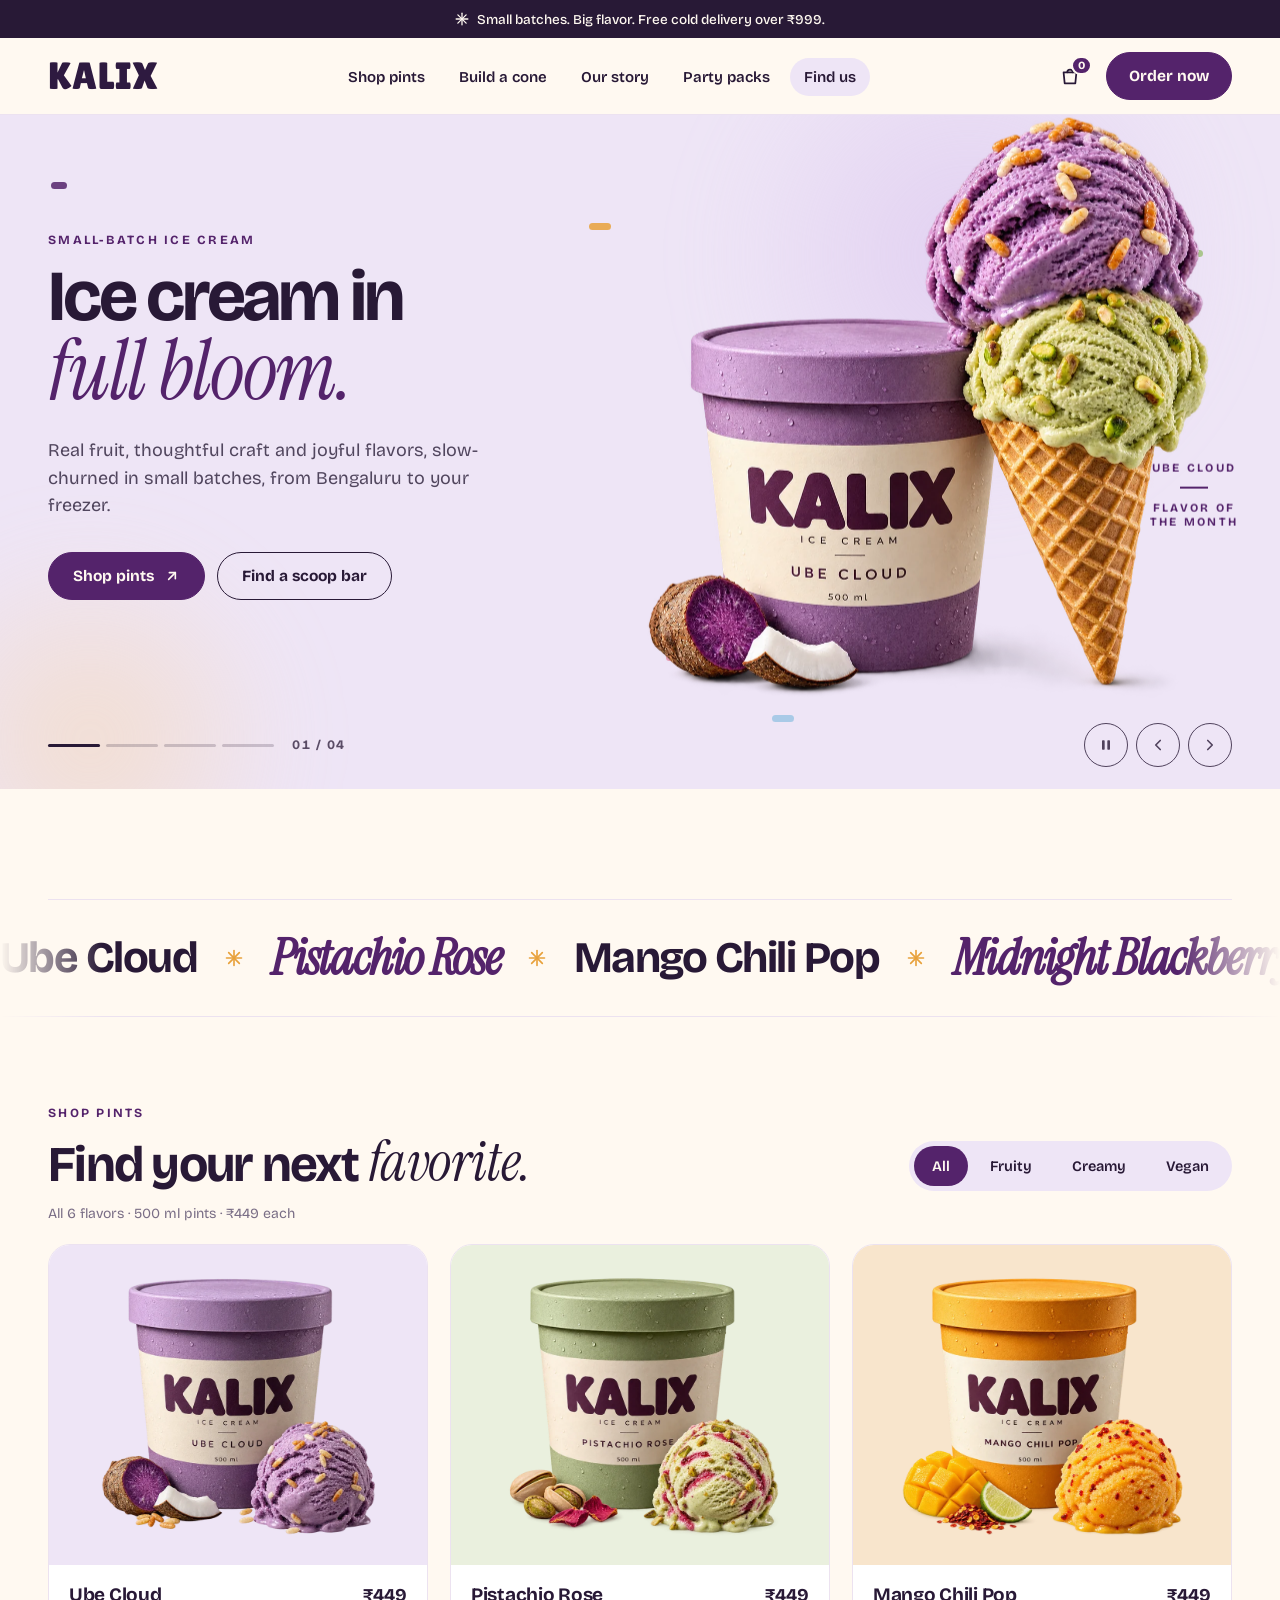
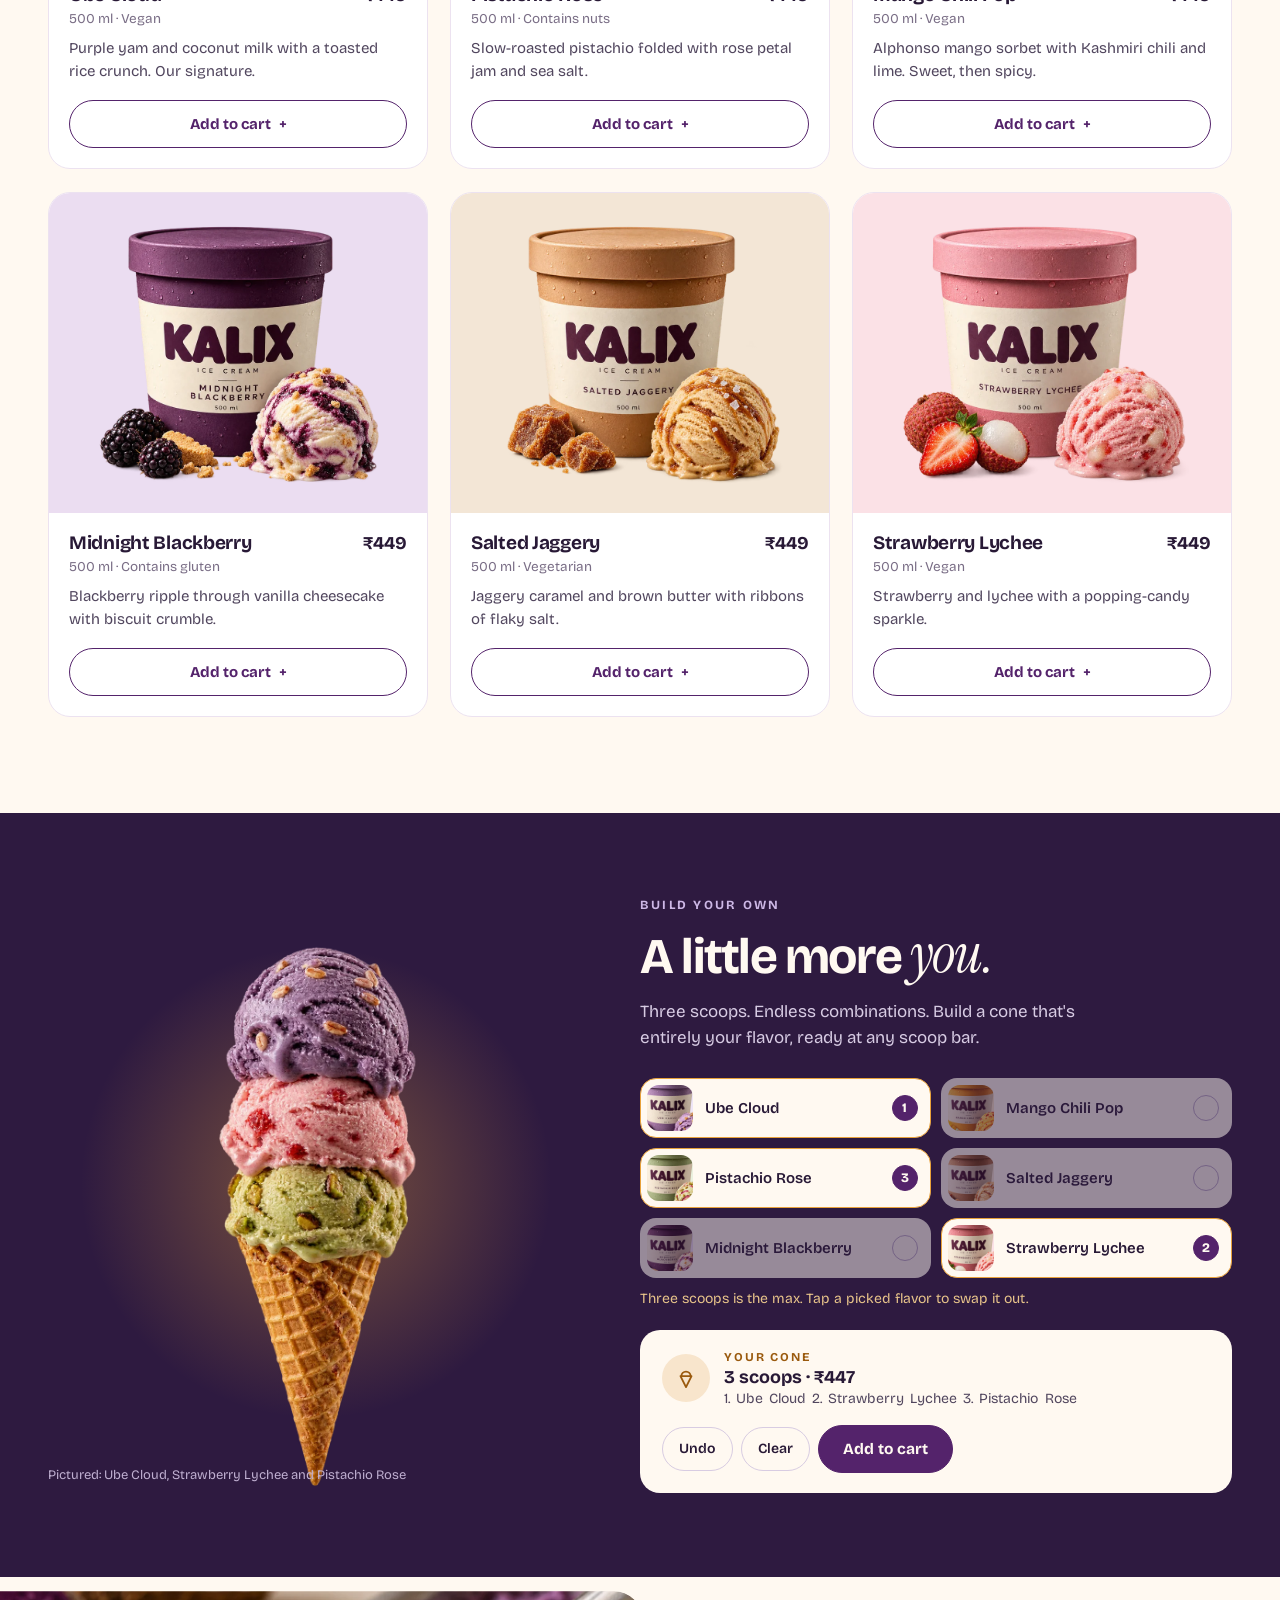
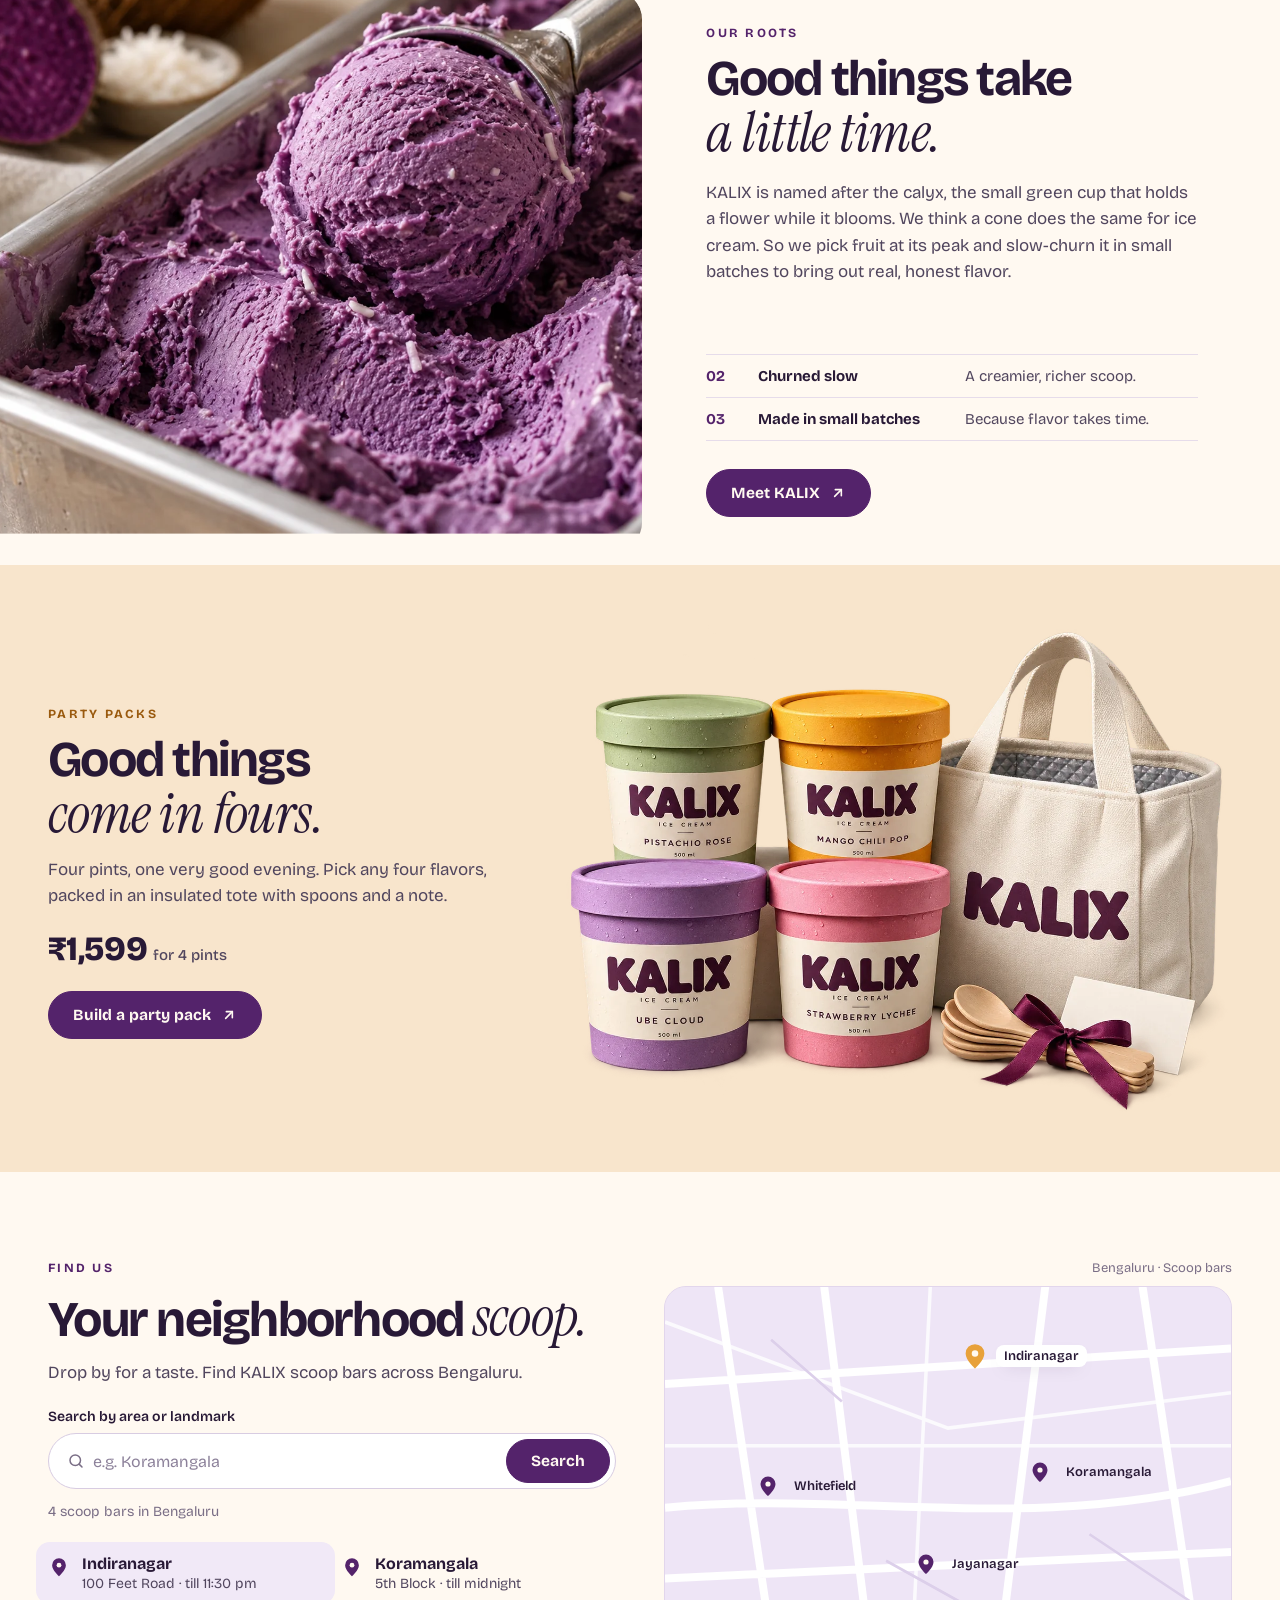
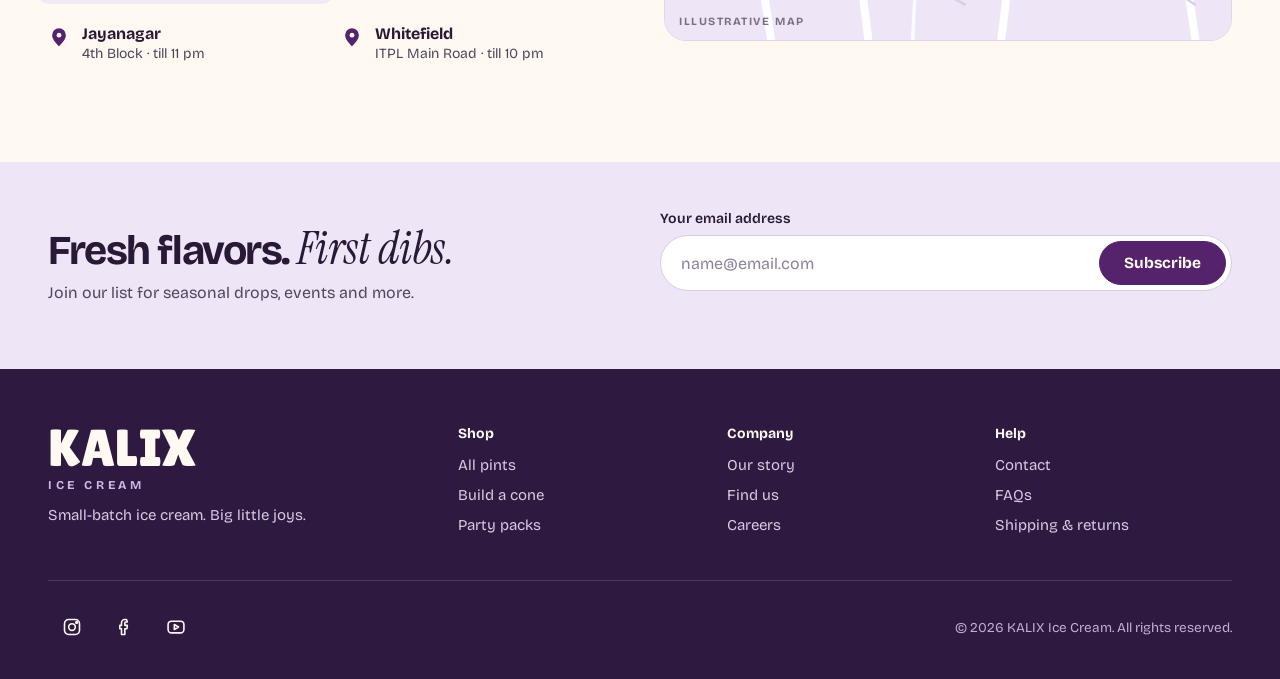
==== site/index.html @ 5b4ccc27 "first commit" ====
<!doctype html>
<html lang="en-IN">
<head>
  <meta charset="utf-8">
  <meta name="viewport" content="width=device-width, initial-scale=1, viewport-fit=cover">
  <title>KALIX Ice Cream — Small-batch ice cream from Bengaluru</title>
  <meta name="description" content="Real fruit, thoughtful craft and joyful flavors, slow-churned in small batches in Bengaluru. Shop 500 ml pints, build your own cone or order a party pack.">
  <meta name="theme-color" content="#EEE5F6">
  <meta name="color-scheme" content="light">
  <link rel="canonical" href="https://kalix.example/">

  <!-- Open Graph / social -->
  <meta property="og:type" content="website">
  <meta property="og:site_name" content="KALIX Ice Cream">
  <meta property="og:title" content="KALIX Ice Cream — Ice cream in full bloom">
  <meta property="og:description" content="Small-batch ice cream, slow-churned in Bengaluru. Free cold delivery over ₹999.">
  <meta property="og:url" content="https://kalix.example/">
  <meta property="og:image" content="https://kalix.example/assets/img/hero-ube-cloud.webp">
  <meta property="og:image:width" content="1200">
  <meta property="og:image:height" content="1200">
  <meta property="og:image:alt" content="Ube Cloud pint beside an ube and pistachio waffle cone.">
  <meta property="og:locale" content="en_IN">
  <meta name="twitter:card" content="summary_large_image">

  <!-- Icons / manifest -->
  <link rel="icon" href="favicon.svg" type="image/svg+xml">
  <link rel="apple-touch-icon" href="favicon.svg">
  <link rel="manifest" href="site.webmanifest">

  <!-- Fonts -->
  <link rel="preconnect" href="https://fonts.googleapis.com">
  <link rel="preconnect" href="https://fonts.gstatic.com" crossorigin>
  <link rel="stylesheet" href="https://fonts.googleapis.com/css2?family=Bricolage+Grotesque:opsz,wght@12..96,400;12..96,500;12..96,600;12..96,700;12..96,800&amp;family=Instrument+Serif:ital@0;1&amp;family=Lilita+One&amp;display=swap">

  <link rel="preload" as="image" href="assets/img/hero-ube-cloud.webp" fetchpriority="high">
  <link rel="stylesheet" href="css/styles.css">
  <link rel="stylesheet" href="css/motion.css">
  <script>document.documentElement.classList.add('js');</script>
  <script src="js/main.js" defer></script>

  <script type="application/ld+json">
  {
    "@context": "https://schema.org",
    "@type": "IceCreamShop",
    "name": "KALIX Ice Cream",
    "url": "https://kalix.example/",
    "image": "https://kalix.example/assets/img/hero-ube-cloud.webp",
    "description": "Small-batch ice cream, slow-churned in Bengaluru.",
    "priceRange": "₹₹",
    "servesCuisine": "Ice cream",
    "address": { "@type": "PostalAddress", "addressLocality": "Bengaluru", "addressRegion": "KA", "addressCountry": "IN" }
  }
  </script>
</head>
<body>
<a class="skip-link" href="#main">Skip to content</a>
<div class="progress" aria-hidden="true"><span data-progress></span></div>

<!-- ============ ANNOUNCEMENT + HEADER ============ -->
<div class="announce">
  <svg width="14" height="14" viewBox="0 0 24 24" fill="none" stroke="currentColor" stroke-width="2.2" stroke-linecap="round" aria-hidden="true"><path d="M12 2v20"/><path d="m4.9 4.9 14.2 14.2"/><path d="M2 12h20"/><path d="m19.1 4.9-14.2 14.2"/></svg>
  <span>Small batches. Big flavor. Free cold delivery over ₹999.</span>
</div>

<header class="header" id="top">
  <nav class="wrap nav" aria-label="Main">
    <a href="#top" class="logo" aria-label="KALIX home">KALIX</a>
    <ul class="nav-links">
      <li><a class="nav-link" href="#shop">Shop pints</a></li>
      <li><a class="nav-link" href="#build">Build a cone</a></li>
      <li><a class="nav-link" href="#story">Our story</a></li>
      <li><a class="nav-link" href="#party">Party packs</a></li>
      <li><a class="nav-link" href="#find">Find us</a></li>
    </ul>
    <div class="nav-actions">
      <button class="icon-btn" type="button" id="cart-open" aria-label="Cart, 0 items" aria-haspopup="dialog" aria-controls="cart">
        <svg width="22" height="22" viewBox="0 0 24 24" fill="none" stroke="currentColor" stroke-width="1.9" stroke-linecap="round" stroke-linejoin="round" aria-hidden="true"><path d="M5 8h14l-1.2 12H6.2L5 8Z"/><path d="M9 8a3 3 0 0 1 6 0"/></svg>
        <span class="cart-count" data-cart-count aria-hidden="true">0</span>
      </button>
      <a class="btn hide-sm" href="#shop">Order now</a>
      <button class="icon-btn menu-btn" type="button" aria-label="Open menu" aria-expanded="false" aria-controls="mobile-menu">
        <svg class="i-open" width="22" height="22" viewBox="0 0 24 24" fill="none" stroke="currentColor" stroke-width="2" stroke-linecap="round" aria-hidden="true"><path d="M4 7h16"/><path d="M4 12h16"/><path d="M4 17h16"/></svg>
        <svg class="i-close" width="22" height="22" viewBox="0 0 24 24" fill="none" stroke="currentColor" stroke-width="2" stroke-linecap="round" aria-hidden="true"><path d="M6 6l12 12"/><path d="M18 6 6 18"/></svg>
      </button>
    </div>
  </nav>
  <div class="wrap mobile-menu" id="mobile-menu" hidden>
    <a class="nav-link" href="#shop">Shop pints</a>
    <a class="nav-link" href="#build">Build a cone</a>
    <a class="nav-link" href="#story">Our story</a>
    <a class="nav-link" href="#party">Party packs</a>
    <a class="nav-link" href="#find">Find us</a>
    <a class="btn" href="#shop">Order now</a>
  </div>
</header>

<main id="main">
<!-- ============ HERO CAROUSEL ============ -->
<section class="hero" id="hero" aria-roledescription="carousel" aria-label="Featured at KALIX" data-carousel style="--hero-bg:#EEE5F6;--hero-ink:#281936">
  <div class="hero-deco" aria-hidden="true">
    <span class="blob blob--1"></span>
    <span class="blob blob--2"></span>
    <span class="sprinkle sprinkle--1"></span>
    <span class="sprinkle sprinkle--2"></span>
    <span class="sprinkle sprinkle--3"></span>
    <span class="sprinkle sprinkle--4"></span>
    <span class="sprinkle sprinkle--5"></span>
  </div>

  <div class="slides" data-slides aria-live="off">
    <!-- Slide 1: Ube Cloud -->
    <div class="slide is-active" role="group" aria-roledescription="slide" aria-label="1 of 4: Ube Cloud" data-bg="#EEE5F6" data-ink="#281936" style="--accent:#54236B">
      <div class="wrap hero-in">
        <div class="hero-copy">
          <p class="eyebrow intro" style="--d:.05s">Small-batch ice cream</p>
          <h1 id="hero-h" class="h1"><span class="h-line"><span class="intro-line" style="--d:.15s">Ice cream in</span></span><span class="h-line"><span class="serif intro-line" style="--d:.3s">full bloom.</span></span></h1>
          <p class="body hero-lede intro" style="--d:.45s">Real fruit, thoughtful craft and joyful flavors, slow-churned in small batches, from Bengaluru to your freezer.</p>
          <div class="ctas intro" style="--d:.6s">
            <a class="btn" href="#shop">Shop pints
              <svg width="16" height="16" viewBox="0 0 24 24" fill="none" stroke="currentColor" stroke-width="2.4" stroke-linecap="round" stroke-linejoin="round" aria-hidden="true"><path d="M7 17 17 7"/><path d="M8 7h9v9"/></svg>
            </a>
            <a class="btn btn--line" href="#find">Find a scoop bar</a>
          </div>
        </div>
        <div class="hero-img intro-img" data-parallax="0.08">
          <div class="hero-float">
            <img src="assets/img/hero-ube-cloud.webp" width="1200" height="1200" alt="Ube Cloud pint beside an ube and pistachio waffle cone." fetchpriority="high" decoding="async">
          </div>
          <p class="fotm intro" style="--d:.9s">Ube Cloud<span class="fotm-rule" aria-hidden="true"></span>Flavor of<br>the month</p>
        </div>
      </div>
    </div>

    <!-- Slide 2: Mango Chili Pop -->
    <div class="slide" role="group" aria-roledescription="slide" aria-label="2 of 4: Mango Chili Pop" data-bg="#F8E5CC" data-ink="#281936" style="--accent:#9A5A0E">
      <div class="wrap hero-in">
        <div class="hero-copy">
          <p class="eyebrow intro" style="--d:.05s">New this season</p>
          <h2 class="h1"><span class="h-line"><span class="intro-line" style="--d:.15s">Sweet, then</span></span><span class="h-line"><span class="serif intro-line" style="--d:.3s">spicy.</span></span></h2>
          <p class="body hero-lede intro" style="--d:.45s">Mango Chili Pop: Alphonso mango sorbet with Kashmiri chili and lime. Vegan, bright and a little bit wild.</p>
          <div class="ctas intro" style="--d:.6s">
            <button class="btn" type="button" data-hero-add="mango">Add to cart · ₹449</button>
            <a class="btn btn--line" href="#shop">See all flavors</a>
          </div>
        </div>
        <div class="hero-img intro-img" data-parallax="0.08">
          <div class="hero-float">
            <img src="assets/img/pint-mango-chili-pop.webp" width="760" height="760" alt="Mango Chili Pop pint with mango sorbet, lime and chili." loading="lazy" decoding="async">
          </div>
          <div class="sticker intro" style="--d:.8s" aria-hidden="true">
            <svg viewBox="0 0 100 100"><defs><path id="sticker-path-1" d="M50,50 m-36,0 a36,36 0 1,1 72,0 a36,36 0 1,1 -72,0"/></defs><text><textPath href="#sticker-path-1" textLength="222" lengthAdjust="spacing">NEW DROP • 100% VEGAN • SPICY •</textPath></text></svg>
            <span>New</span>
          </div>
        </div>
      </div>
    </div>

    <!-- Slide 3: Build a cone -->
    <div class="slide slide--dark" role="group" aria-roledescription="slide" aria-label="3 of 4: Build a cone" data-bg="#2E1A40" data-ink="#FFF9F1" style="--accent:#CDB8E6">
      <div class="wrap hero-in">
        <div class="hero-copy">
          <p class="eyebrow intro" style="--d:.05s">Build your own</p>
          <h2 class="h1"><span class="h-line"><span class="intro-line" style="--d:.15s">Three scoops.</span></span><span class="h-line"><span class="serif intro-line" style="--d:.3s">Endless combos.</span></span></h2>
          <p class="body hero-lede intro" style="--d:.45s">Pick any three of our six flavors and stack a cone that is entirely yours. ₹149 a scoop.</p>
          <div class="ctas intro" style="--d:.6s">
            <a class="btn btn--amber" href="#build">Build your cone
              <svg width="16" height="16" viewBox="0 0 24 24" fill="none" stroke="currentColor" stroke-width="2.4" stroke-linecap="round" stroke-linejoin="round" aria-hidden="true"><path d="M7 17 17 7"/><path d="M8 7h9v9"/></svg>
            </a>
            <a class="btn btn--line-light" href="#find">Visit a scoop bar</a>
          </div>
        </div>
        <div class="hero-img hero-img--glow intro-img" data-parallax="0.08">
          <div class="hero-float">
            <img src="assets/img/cone-three-scoops.webp" width="900" height="1350" alt="Waffle cone with pistachio, strawberry and ube scoops." loading="lazy" decoding="async">
          </div>
        </div>
      </div>
    </div>

    <!-- Slide 4: Party packs -->
    <div class="slide" role="group" aria-roledescription="slide" aria-label="4 of 4: Party packs" data-bg="#FBE1E6" data-ink="#281936" style="--accent:#9B2C52">
      <div class="wrap hero-in">
        <div class="hero-copy">
          <p class="eyebrow intro" style="--d:.05s">Party packs</p>
          <h2 class="h1"><span class="h-line"><span class="intro-line" style="--d:.15s">Good things</span></span><span class="h-line"><span class="serif intro-line" style="--d:.3s">come in fours.</span></span></h2>
          <p class="body hero-lede intro" style="--d:.45s">Four pints, one very good evening. Packed in an insulated tote with spoons and a note.</p>
          <div class="ctas intro" style="--d:.6s">
            <a class="btn" href="#party">Get a party pack
              <svg width="16" height="16" viewBox="0 0 24 24" fill="none" stroke="currentColor" stroke-width="2.4" stroke-linecap="round" stroke-linejoin="round" aria-hidden="true"><path d="M7 17 17 7"/><path d="M8 7h9v9"/></svg>
            </a>
            <a class="btn btn--line" href="#shop">Shop single pints</a>
          </div>
        </div>
        <div class="hero-img intro-img" data-parallax="0.08">
          <div class="hero-float">
            <img src="assets/img/party-pack.webp" width="1300" height="975" alt="Four KALIX pints with an insulated tote, wooden spoons and a gift card." loading="lazy" decoding="async">
          </div>
          <div class="price-tag intro" style="--d:.8s"><strong>₹1,599</strong><span>for 4 pints</span></div>
        </div>
      </div>
    </div>
  </div>

  <div class="hero-ui">
    <div class="wrap hero-ui-in">
      <div class="hero-dots" role="group" aria-label="Choose slide">
        <button class="hero-dot is-active" type="button" aria-label="Slide 1: Ube Cloud" aria-current="true"><span class="fill"></span></button>
        <button class="hero-dot" type="button" aria-label="Slide 2: Mango Chili Pop"><span class="fill"></span></button>
        <button class="hero-dot" type="button" aria-label="Slide 3: Build a cone"><span class="fill"></span></button>
        <button class="hero-dot" type="button" aria-label="Slide 4: Party packs"><span class="fill"></span></button>
      </div>
      <p class="hero-count" aria-hidden="true"><span data-hero-current>01</span> / 04</p>
      <div class="hero-arrows">
        <button class="hero-arrow" type="button" data-hero-pause aria-label="Pause slideshow">
          <svg class="i-pause" width="16" height="16" viewBox="0 0 24 24" fill="currentColor" aria-hidden="true"><rect x="6" y="5" width="4" height="14" rx="1"/><rect x="14" y="5" width="4" height="14" rx="1"/></svg>
          <svg class="i-play" width="16" height="16" viewBox="0 0 24 24" fill="currentColor" aria-hidden="true"><path d="M8 5.5v13a1 1 0 0 0 1.5.86l10.5-6.5a1 1 0 0 0 0-1.72L9.5 4.64A1 1 0 0 0 8 5.5Z"/></svg>
        </button>
        <button class="hero-arrow" type="button" data-hero-prev aria-label="Previous slide">
          <svg width="18" height="18" viewBox="0 0 24 24" fill="none" stroke="currentColor" stroke-width="2.2" stroke-linecap="round" stroke-linejoin="round" aria-hidden="true"><path d="M15 18l-6-6 6-6"/></svg>
        </button>
        <button class="hero-arrow" type="button" data-hero-next aria-label="Next slide">
          <svg width="18" height="18" viewBox="0 0 24 24" fill="none" stroke="currentColor" stroke-width="2.2" stroke-linecap="round" stroke-linejoin="round" aria-hidden="true"><path d="M9 18l6-6-6-6"/></svg>
        </button>
      </div>
    </div>
  </div>
</section>

<!-- ============ BENEFITS ============ -->
<section class="wrap" aria-label="Why KALIX">
  <ul class="benefits">
    <li class="benefit reveal" style="--i:0">
      <span class="bicon" style="background:var(--leaf)"><svg width="22" height="22" viewBox="0 0 24 24" fill="none" stroke="#4E7A2A" stroke-width="2" stroke-linecap="round" stroke-linejoin="round" aria-hidden="true"><path d="M5 19c0-8 6-14 14-14 0 8-6 14-14 14Z"/><path d="M5 19 13 11"/></svg></span>
      <span><span class="btitle">Real ingredients</span><span class="bsub">Whole fruit, real milk and nuts.</span></span>
    </li>
    <li class="benefit reveal" style="--i:1">
      <span class="bicon" style="background:var(--lilac-100)"><svg width="22" height="22" viewBox="0 0 24 24" fill="none" stroke="#54236B" stroke-width="2" stroke-linecap="round" stroke-linejoin="round" aria-hidden="true"><path d="M12 12a2 2 0 1 1 2-2 4 4 0 1 1-4 4 6 6 0 1 1 6 6"/></svg></span>
      <span><span class="btitle">Slow churned</span><span class="bsub">Less air, more ice cream.</span></span>
    </li>
    <li class="benefit reveal" style="--i:2">
      <span class="bicon" style="background:var(--sky)"><svg width="22" height="22" viewBox="0 0 24 24" fill="none" stroke="#24628A" stroke-width="2" stroke-linecap="round" aria-hidden="true"><path d="M12 2v20"/><path d="m4.9 4.9 14.2 14.2"/><path d="M2 12h20"/><path d="m19.1 4.9-14.2 14.2"/></svg></span>
      <span><span class="btitle">Delivered frozen</span><span class="bsub">Insulated boxes, every order.</span></span>
    </li>
    <li class="benefit reveal" style="--i:3">
      <span class="bicon" style="background:var(--peach)"><svg width="22" height="22" viewBox="0 0 24 24" fill="none" stroke="#9A5A0E" stroke-width="2" stroke-linecap="round" stroke-linejoin="round" aria-hidden="true"><path d="M20 12v9H4v-9"/><path d="M2 7h20v5H2z"/><path d="M12 21V7"/><path d="M12 7H8a2.5 2.5 0 1 1 0-5c3 0 4 5 4 5Z"/><path d="M12 7h4a2.5 2.5 0 1 0 0-5c-3 0-4 5-4 5Z"/></svg></span>
      <span><span class="btitle">Made to share</span><span class="bsub">Party packs for any occasion.</span></span>
    </li>
  </ul>
</section>

<!-- ============ FLAVOR TICKER ============ -->
<div class="marquee" aria-hidden="true">
  <div class="marquee-track">
    <div class="marquee-group"><span class="mq-item">Ube Cloud</span><svg width="18" height="18" viewBox="0 0 24 24" fill="none" stroke="currentColor" stroke-width="2.2" stroke-linecap="round" aria-hidden="true"><path d="M12 2v20"/><path d="m4.9 4.9 14.2 14.2"/><path d="M2 12h20"/><path d="m19.1 4.9-14.2 14.2"/></svg><span class="mq-item serif">Pistachio Rose</span><svg width="18" height="18" viewBox="0 0 24 24" fill="none" stroke="currentColor" stroke-width="2.2" stroke-linecap="round" aria-hidden="true"><path d="M12 2v20"/><path d="m4.9 4.9 14.2 14.2"/><path d="M2 12h20"/><path d="m19.1 4.9-14.2 14.2"/></svg><span class="mq-item">Mango Chili Pop</span><svg width="18" height="18" viewBox="0 0 24 24" fill="none" stroke="currentColor" stroke-width="2.2" stroke-linecap="round" aria-hidden="true"><path d="M12 2v20"/><path d="m4.9 4.9 14.2 14.2"/><path d="M2 12h20"/><path d="m19.1 4.9-14.2 14.2"/></svg><span class="mq-item serif">Midnight Blackberry</span><svg width="18" height="18" viewBox="0 0 24 24" fill="none" stroke="currentColor" stroke-width="2.2" stroke-linecap="round" aria-hidden="true"><path d="M12 2v20"/><path d="m4.9 4.9 14.2 14.2"/><path d="M2 12h20"/><path d="m19.1 4.9-14.2 14.2"/></svg><span class="mq-item">Salted Jaggery</span><svg width="18" height="18" viewBox="0 0 24 24" fill="none" stroke="currentColor" stroke-width="2.2" stroke-linecap="round" aria-hidden="true"><path d="M12 2v20"/><path d="m4.9 4.9 14.2 14.2"/><path d="M2 12h20"/><path d="m19.1 4.9-14.2 14.2"/></svg><span class="mq-item serif">Strawberry Lychee</span><svg width="18" height="18" viewBox="0 0 24 24" fill="none" stroke="currentColor" stroke-width="2.2" stroke-linecap="round" aria-hidden="true"><path d="M12 2v20"/><path d="m4.9 4.9 14.2 14.2"/><path d="M2 12h20"/><path d="m19.1 4.9-14.2 14.2"/></svg></div>
    <div class="marquee-group"><span class="mq-item">Ube Cloud</span><svg width="18" height="18" viewBox="0 0 24 24" fill="none" stroke="currentColor" stroke-width="2.2" stroke-linecap="round" aria-hidden="true"><path d="M12 2v20"/><path d="m4.9 4.9 14.2 14.2"/><path d="M2 12h20"/><path d="m19.1 4.9-14.2 14.2"/></svg><span class="mq-item serif">Pistachio Rose</span><svg width="18" height="18" viewBox="0 0 24 24" fill="none" stroke="currentColor" stroke-width="2.2" stroke-linecap="round" aria-hidden="true"><path d="M12 2v20"/><path d="m4.9 4.9 14.2 14.2"/><path d="M2 12h20"/><path d="m19.1 4.9-14.2 14.2"/></svg><span class="mq-item">Mango Chili Pop</span><svg width="18" height="18" viewBox="0 0 24 24" fill="none" stroke="currentColor" stroke-width="2.2" stroke-linecap="round" aria-hidden="true"><path d="M12 2v20"/><path d="m4.9 4.9 14.2 14.2"/><path d="M2 12h20"/><path d="m19.1 4.9-14.2 14.2"/></svg><span class="mq-item serif">Midnight Blackberry</span><svg width="18" height="18" viewBox="0 0 24 24" fill="none" stroke="currentColor" stroke-width="2.2" stroke-linecap="round" aria-hidden="true"><path d="M12 2v20"/><path d="m4.9 4.9 14.2 14.2"/><path d="M2 12h20"/><path d="m19.1 4.9-14.2 14.2"/></svg><span class="mq-item">Salted Jaggery</span><svg width="18" height="18" viewBox="0 0 24 24" fill="none" stroke="currentColor" stroke-width="2.2" stroke-linecap="round" aria-hidden="true"><path d="M12 2v20"/><path d="m4.9 4.9 14.2 14.2"/><path d="M2 12h20"/><path d="m19.1 4.9-14.2 14.2"/></svg><span class="mq-item serif">Strawberry Lychee</span><svg width="18" height="18" viewBox="0 0 24 24" fill="none" stroke="currentColor" stroke-width="2.2" stroke-linecap="round" aria-hidden="true"><path d="M12 2v20"/><path d="m4.9 4.9 14.2 14.2"/><path d="M2 12h20"/><path d="m19.1 4.9-14.2 14.2"/></svg></div>
  </div>
</div>

<!-- ============ SHOP ============ -->
<section id="shop" class="wrap shop" aria-labelledby="shop-h">
  <div class="head reveal">
    <div>
      <p class="eyebrow">Shop pints</p>
      <h2 id="shop-h" class="h2">Find your next <span class="serif">favorite.</span></h2>
    </div>
    <div class="tabs" role="group" aria-label="Filter flavors">
      <button class="tab" type="button" data-filter="all" aria-pressed="true">All</button>
      <button class="tab" type="button" data-filter="fruity" aria-pressed="false">Fruity</button>
      <button class="tab" type="button" data-filter="creamy" aria-pressed="false">Creamy</button>
      <button class="tab" type="button" data-filter="vegan" aria-pressed="false">Vegan</button>
    </div>
  </div>
  <p class="note" role="status" data-filter-note>All 6 flavors · 500 ml pints · ₹449 each</p>

  <ul class="grid">
    <li><article class="card reveal" style="--i:0" data-product="ube" data-cats="creamy vegan">
      <div class="card-art" style="background:var(--lilac-100)"><img src="assets/img/pint-ube-cloud.webp" width="760" height="760" loading="lazy" decoding="async" alt="Ube Cloud pint with purple yam ice cream, toasted rice and coconut."></div>
      <div class="card-body">
        <div class="card-top"><h3 class="card-name">Ube Cloud</h3><p class="card-price">₹449</p></div>
        <p class="card-meta">500 ml · Vegan</p>
        <p class="card-desc">Purple yam and coconut milk with a toasted rice crunch. Our signature.</p>
        <div class="card-act"></div>
      </div>
    </article></li>
    <li><article class="card reveal" style="--i:1" data-product="pistachio" data-cats="creamy">
      <div class="card-art" style="background:var(--sage)"><img src="assets/img/pint-pistachio-rose.webp" width="760" height="760" loading="lazy" decoding="async" alt="Pistachio Rose pint with pistachio ice cream and rose jam ribbons."></div>
      <div class="card-body">
        <div class="card-top"><h3 class="card-name">Pistachio Rose</h3><p class="card-price">₹449</p></div>
        <p class="card-meta">500 ml · Contains nuts</p>
        <p class="card-desc">Slow-roasted pistachio folded with rose petal jam and sea salt.</p>
        <div class="card-act"></div>
      </div>
    </article></li>
    <li><article class="card reveal" style="--i:2" data-product="mango" data-cats="fruity vegan">
      <div class="card-art" style="background:var(--peach)"><img src="assets/img/pint-mango-chili-pop.webp" width="760" height="760" loading="lazy" decoding="async" alt="Mango Chili Pop pint with mango sorbet, lime and chili."></div>
      <div class="card-body">
        <div class="card-top"><h3 class="card-name">Mango Chili Pop</h3><p class="card-price">₹449</p></div>
        <p class="card-meta">500 ml · Vegan</p>
        <p class="card-desc">Alphonso mango sorbet with Kashmiri chili and lime. Sweet, then spicy.</p>
        <div class="card-act"></div>
      </div>
    </article></li>
    <li><article class="card reveal" style="--i:0" data-product="blackberry" data-cats="fruity creamy">
      <div class="card-art" style="background:var(--lilac-200)"><img src="assets/img/pint-midnight-blackberry.webp" width="760" height="760" loading="lazy" decoding="async" alt="Midnight Blackberry pint with vanilla cheesecake ice cream, blackberry ripple and biscuit crumbs."></div>
      <div class="card-body">
        <div class="card-top"><h3 class="card-name">Midnight Blackberry</h3><p class="card-price">₹449</p></div>
        <p class="card-meta">500 ml · Contains gluten</p>
        <p class="card-desc">Blackberry ripple through vanilla cheesecake with biscuit crumble.</p>
        <div class="card-act"></div>
      </div>
    </article></li>
    <li><article class="card reveal" style="--i:1" data-product="jaggery" data-cats="creamy">
      <div class="card-art" style="background:var(--sand)"><img src="assets/img/pint-salted-jaggery.webp" width="760" height="760" loading="lazy" decoding="async" alt="Salted Jaggery pint with caramel ice cream, jaggery pieces and salt flakes."></div>
      <div class="card-body">
        <div class="card-top"><h3 class="card-name">Salted Jaggery</h3><p class="card-price">₹449</p></div>
        <p class="card-meta">500 ml · Vegetarian</p>
        <p class="card-desc">Jaggery caramel and brown butter with ribbons of flaky salt.</p>
        <div class="card-act"></div>
      </div>
    </article></li>
    <li><article class="card reveal" style="--i:2" data-product="strawberry" data-cats="fruity vegan">
      <div class="card-art" style="background:var(--rose)"><img src="assets/img/pint-strawberry-lychee.webp" width="760" height="760" loading="lazy" decoding="async" alt="Strawberry Lychee pint with pink sorbet, strawberry and lychee fruit."></div>
      <div class="card-body">
        <div class="card-top"><h3 class="card-name">Strawberry Lychee</h3><p class="card-price">₹449</p></div>
        <p class="card-meta">500 ml · Vegan</p>
        <p class="card-desc">Strawberry and lychee with a popping-candy sparkle.</p>
        <div class="card-act"></div>
      </div>
    </article></li>
  </ul>
</section>

<!-- ============ BUILD A CONE ============ -->
<section id="build" class="build" aria-labelledby="build-h">
  <div class="wrap build-in">
    <figure class="cone reveal-zoom">
      <img data-parallax="-0.06" src="assets/img/cone-three-scoops.webp" width="900" height="1350" loading="lazy" decoding="async" alt="Waffle cone with pistachio, strawberry and ube scoops.">
      <figcaption class="caption">Pictured: Ube Cloud, Strawberry Lychee and Pistachio Rose</figcaption>
    </figure>
    <div class="build-side">
      <div class="build-copy reveal">
        <p class="eyebrow">Build your own</p>
        <h2 id="build-h" class="h2">A little more <span class="serif">you.</span></h2>
        <p class="build-lede">Three scoops. Endless combinations. Build a cone that's entirely your flavor, ready at any scoop bar.</p>
      </div>
      <div class="build-ui">
        <div class="flavors" role="group" aria-label="Choose up to three scoops" data-flavors></div>
        <p class="limit-note" role="status" data-limit-note></p>

        <div class="summary">
          <div class="summary-main">
            <span class="summary-icon">
              <svg width="22" height="22" viewBox="0 0 24 24" fill="none" stroke="#9A5A0E" stroke-width="2" stroke-linecap="round" stroke-linejoin="round" aria-hidden="true"><path d="M7 10a5 5 0 0 1 10 0"/><path d="M6 10h12l-6 12Z"/></svg>
            </span>
            <div style="min-width:0">
              <p class="summary-kicker">Your cone</p>
              <p class="summary-head" data-cone-head>No scoops yet</p>
              <p class="summary-names" data-cone-names>Pick up to three flavors.</p>
            </div>
          </div>
          <div class="summary-actions">
            <button class="ghost" type="button" data-cone-undo disabled>Undo</button>
            <button class="ghost" type="button" data-cone-clear disabled>Clear</button>
            <button class="btn" type="button" data-cone-add disabled>Add to cart</button>
          </div>
          <p class="cone-added" role="status" data-cone-added hidden></p>
        </div>
      </div>
    </div>
  </div>
</section>

<!-- ============ STORY ============ -->
<section id="story" aria-labelledby="story-h">
  <div class="story">
    <figure class="story-img reveal-clip">
      <img data-parallax="0.1" class="parallax-img" src="assets/img/story-scoop.webp" width="1400" height="1050" loading="lazy" decoding="async" alt="A metal scoop lifting ube ice cream from a small-batch gelato pan.">
    </figure>
    <div class="story-copy reveal">
      <p class="eyebrow">Our roots</p>
      <h2 id="story-h" class="h2">Good things take<br><span class="serif">a little time.</span></h2>
      <p class="body">KALIX is named after the calyx, the small green cup that holds a flower while it blooms. We think a cone does the same for ice cream. So we pick fruit at its peak and slow-churn it in small batches to bring out real, honest flavor.</p>
      <ol class="steps">
        <li class="reveal" style="--i:0"><span class="step-n">01</span><span class="step-t">Picked at peak</span><span class="step-d">Fruit at its freshest, always.</span></li>
        <li class="reveal" style="--i:1"><span class="step-n">02</span><span class="step-t">Churned slow</span><span class="step-d">A creamier, richer scoop.</span></li>
        <li class="reveal" style="--i:2"><span class="step-n">03</span><span class="step-t">Made in small batches</span><span class="step-d">Because flavor takes time.</span></li>
      </ol>
      <a class="btn" href="#find">Meet KALIX
        <svg width="16" height="16" viewBox="0 0 24 24" fill="none" stroke="currentColor" stroke-width="2.4" stroke-linecap="round" stroke-linejoin="round" aria-hidden="true"><path d="M7 17 17 7"/><path d="M8 7h9v9"/></svg>
      </a>
    </div>
  </div>
</section>

<!-- ============ PARTY PACK ============ -->
<section id="party" class="party" aria-labelledby="party-h">
  <div class="wrap party-in">
    <div class="party-cta reveal">
      <p class="eyebrow">Party packs</p>
      <h2 id="party-h" class="h2">Good things<br><span class="serif">come in fours.</span></h2>
      <p class="body">Four pints, one very good evening. Pick any four flavors, packed in an insulated tote with spoons and a note.</p>
      <p class="party-price">₹1,599 <small>for 4 pints</small></p>
      <a class="btn" href="#shop">Build a party pack
        <svg width="16" height="16" viewBox="0 0 24 24" fill="none" stroke="currentColor" stroke-width="2.4" stroke-linecap="round" stroke-linejoin="round" aria-hidden="true"><path d="M7 17 17 7"/><path d="M8 7h9v9"/></svg>
      </a>
    </div>
    <figure class="party-img reveal-zoom">
      <img src="assets/img/party-pack.webp" width="1300" height="975" loading="lazy" decoding="async" alt="Four KALIX pints with an insulated tote, wooden spoons and a gift card.">
    </figure>
  </div>
</section>

<!-- ============ FIND US ============ -->
<section id="find" class="wrap find" aria-labelledby="find-h">
  <div class="find-in">
    <div class="reveal">
      <p class="eyebrow">Find us</p>
      <h2 id="find-h" class="h2">Your neighborhood <span class="serif">scoop.</span></h2>
      <p class="body">Drop by for a taste. Find KALIX scoop bars across Bengaluru.</p>
      <form role="search" data-find-form>
        <label class="label" for="where">Search by area or landmark</label>
        <div class="field">
          <svg width="18" height="18" viewBox="0 0 24 24" fill="none" stroke="#7A6E86" stroke-width="2" stroke-linecap="round" aria-hidden="true"><circle cx="11" cy="11" r="7"/><path d="m20 20-3.5-3.5"/></svg>
          <input id="where" class="input" type="search" name="q" placeholder="e.g. Koramangala" autocomplete="off">
          <button type="submit" class="btn btn--sm">Search</button>
        </div>
      </form>
      <p class="note" role="status" data-store-note>4 scoop bars in Bengaluru</p>
      <ul class="stores" data-stores>
        <li data-store="indiranagar" data-x="54" data-y="24"><button class="store" type="button" aria-pressed="true">
          <svg width="22" height="22" viewBox="0 0 24 24" fill="#54236B" aria-hidden="true"><path d="M12 22s-7.5-6.6-7.5-12a7.5 7.5 0 0 1 15 0c0 5.4-7.5 12-7.5 12Z"/><circle cx="12" cy="10" r="2.6" fill="#FFF9F1"/></svg>
          <span><span class="store-name">Indiranagar</span><span class="store-sub"><span data-area>100 Feet Road</span> · till 11:30 pm</span></span>
        </button></li>
        <li data-store="koramangala" data-x="66" data-y="56"><button class="store" type="button" aria-pressed="false">
          <svg width="22" height="22" viewBox="0 0 24 24" fill="#54236B" aria-hidden="true"><path d="M12 22s-7.5-6.6-7.5-12a7.5 7.5 0 0 1 15 0c0 5.4-7.5 12-7.5 12Z"/><circle cx="12" cy="10" r="2.6" fill="#FFF9F1"/></svg>
          <span><span class="store-name">Koramangala</span><span class="store-sub"><span data-area>5th Block</span> · till midnight</span></span>
        </button></li>
        <li data-store="jayanagar" data-x="46" data-y="82"><button class="store" type="button" aria-pressed="false">
          <svg width="22" height="22" viewBox="0 0 24 24" fill="#54236B" aria-hidden="true"><path d="M12 22s-7.5-6.6-7.5-12a7.5 7.5 0 0 1 15 0c0 5.4-7.5 12-7.5 12Z"/><circle cx="12" cy="10" r="2.6" fill="#FFF9F1"/></svg>
          <span><span class="store-name">Jayanagar</span><span class="store-sub"><span data-area>4th Block</span> · till 11 pm</span></span>
        </button></li>
        <li data-store="whitefield" data-x="18" data-y="60"><button class="store" type="button" aria-pressed="false">
          <svg width="22" height="22" viewBox="0 0 24 24" fill="#54236B" aria-hidden="true"><path d="M12 22s-7.5-6.6-7.5-12a7.5 7.5 0 0 1 15 0c0 5.4-7.5 12-7.5 12Z"/><circle cx="12" cy="10" r="2.6" fill="#FFF9F1"/></svg>
          <span><span class="store-name">Whitefield</span><span class="store-sub"><span data-area>ITPL Main Road</span> · till 10 pm</span></span>
        </button></li>
      </ul>
    </div>
    <div class="reveal">
      <p class="map-kicker">Bengaluru · Scoop bars</p>
      <div class="map map-anim" role="img" aria-label="Map of four KALIX scoop bars in Bengaluru. Selected: Indiranagar, 100 Feet Road" data-map>
        <svg viewBox="0 0 640 400" preserveAspectRatio="xMidYMid slice" aria-hidden="true">
          <rect width="640" height="400" fill="#EEE5F6"/>
          <path d="M0 110 L640 70 M0 250 C200 230 420 280 640 220 M180 0 L230 400 M430 0 L380 400 M0 330 L640 300 M60 0 L120 400 M540 0 L600 400" stroke="#FFFFFF" stroke-width="9" fill="none"/>
          <path d="M0 40 L320 160 L640 120 M300 0 L280 400 M0 180 H640" stroke="#FFFFFF" stroke-width="4" fill="none" opacity=".8"/>
          <path d="M120 60 L200 130 M480 280 L600 360 M250 310 L340 360" stroke="#DCCFEA" stroke-width="3" fill="none"/>
        </svg>
        <span class="pin is-active" data-pin="indiranagar" style="--i:0;left:54%;top:24%"><svg viewBox="0 0 24 24" aria-hidden="true"><path d="M12 22s-7.5-6.6-7.5-12a7.5 7.5 0 0 1 15 0c0 5.4-7.5 12-7.5 12Z"/><circle cx="12" cy="10" r="2.6" fill="#FFF9F1"/></svg><span class="pin-label">Indiranagar</span></span>
        <span class="pin" data-pin="koramangala" style="--i:1;left:66%;top:56%"><svg viewBox="0 0 24 24" aria-hidden="true"><path d="M12 22s-7.5-6.6-7.5-12a7.5 7.5 0 0 1 15 0c0 5.4-7.5 12-7.5 12Z"/><circle cx="12" cy="10" r="2.6" fill="#FFF9F1"/></svg><span class="pin-label">Koramangala</span></span>
        <span class="pin" data-pin="jayanagar" style="--i:2;left:46%;top:82%"><svg viewBox="0 0 24 24" aria-hidden="true"><path d="M12 22s-7.5-6.6-7.5-12a7.5 7.5 0 0 1 15 0c0 5.4-7.5 12-7.5 12Z"/><circle cx="12" cy="10" r="2.6" fill="#FFF9F1"/></svg><span class="pin-label">Jayanagar</span></span>
        <span class="pin" data-pin="whitefield" style="--i:3;left:18%;top:60%"><svg viewBox="0 0 24 24" aria-hidden="true"><path d="M12 22s-7.5-6.6-7.5-12a7.5 7.5 0 0 1 15 0c0 5.4-7.5 12-7.5 12Z"/><circle cx="12" cy="10" r="2.6" fill="#FFF9F1"/></svg><span class="pin-label">Whitefield</span></span>
        <span class="map-tag" aria-hidden="true">Illustrative map</span>
      </div>
    </div>
  </div>
</section>

<!-- ============ NEWSLETTER ============ -->
<section class="news" aria-labelledby="news-h">
  <div class="wrap news-in">
    <div class="reveal">
      <h2 id="news-h" class="h2">Fresh flavors. <span class="serif">First dibs.</span></h2>
      <p class="body">Join our list for seasonal drops, events and more.</p>
    </div>
    <div class="reveal">
      <form data-news-form novalidate>
        <label class="label" for="email">Your email address</label>
        <div class="field news-form">
          <input id="email" class="input" type="email" name="email" placeholder="name@email.com" autocomplete="email" required aria-describedby="news-note">
          <button type="submit" class="btn btn--sm">Subscribe</button>
        </div>
      </form>
      <p class="news-note" id="news-note" role="status" data-news-note></p>
    </div>
  </div>
</section>
</main>

<!-- ============ FOOTER ============ -->
<footer class="foot">
  <div class="wrap foot-in">
    <div class="foot-grid">
      <div class="foot-brand">
        <a href="#top" class="logo">KALIX</a>
        <p class="foot-kicker">ICE CREAM</p>
        <p class="foot-tag">Small-batch ice cream. Big little joys.</p>
      </div>
      <nav aria-label="Shop">
        <p class="foot-h">Shop</p>
        <ul class="foot-list">
          <li><a class="foot-link" href="#shop">All pints</a></li>
          <li><a class="foot-link" href="#build">Build a cone</a></li>
          <li><a class="foot-link" href="#party">Party packs</a></li>
        </ul>
      </nav>
      <nav aria-label="Company">
        <p class="foot-h">Company</p>
        <ul class="foot-list">
          <li><a class="foot-link" href="#story">Our story</a></li>
          <li><a class="foot-link" href="#find">Find us</a></li>
          <li><a class="foot-link" href="mailto:careers@kalix.example">Careers</a></li>
        </ul>
      </nav>
      <nav aria-label="Help">
        <p class="foot-h">Help</p>
        <ul class="foot-list">
          <li><a class="foot-link" href="mailto:hello@kalix.example">Contact</a></li>
          <li><a class="foot-link" href="#find">FAQs</a></li>
          <li><a class="foot-link" href="#shop">Shipping &amp; returns</a></li>
        </ul>
      </nav>
    </div>
    <div class="foot-bar">
      <div class="socials">
        <a href="https://instagram.com/" class="icon-btn" aria-label="KALIX on Instagram" rel="noopener" target="_blank">
          <svg width="20" height="20" viewBox="0 0 24 24" fill="none" stroke="currentColor" stroke-width="1.9" stroke-linecap="round" stroke-linejoin="round" aria-hidden="true"><rect x="3" y="3" width="18" height="18" rx="5"/><circle cx="12" cy="12" r="4"/><circle cx="17.5" cy="6.5" r="1" fill="currentColor"/></svg>
        </a>
        <a href="https://facebook.com/" class="icon-btn" aria-label="KALIX on Facebook" rel="noopener" target="_blank">
          <svg width="20" height="20" viewBox="0 0 24 24" fill="none" stroke="currentColor" stroke-width="1.9" stroke-linecap="round" stroke-linejoin="round" aria-hidden="true"><path d="M15 3h-2a4 4 0 0 0-4 4v3H7v4h2v7h4v-7h2.5l.5-4h-3V7a1 1 0 0 1 1-1h2Z"/></svg>
        </a>
        <a href="https://youtube.com/" class="icon-btn" aria-label="KALIX on YouTube" rel="noopener" target="_blank">
          <svg width="20" height="20" viewBox="0 0 24 24" fill="none" stroke="currentColor" stroke-width="1.9" stroke-linecap="round" stroke-linejoin="round" aria-hidden="true"><rect x="2.5" y="5" width="19" height="14" rx="4"/><path d="m10 9 5 3-5 3Z"/></svg>
        </a>
      </div>
      <span class="copyright">© <span data-year>2026</span> KALIX Ice Cream. All rights reserved.</span>
    </div>
  </div>
</footer>

<!-- ============ CART DRAWER ============ -->
<div class="scrim" data-scrim hidden></div>
<aside class="drawer" id="cart" role="dialog" aria-modal="true" aria-labelledby="cart-h" hidden>
  <div class="drawer-head">
    <button class="icon-btn" type="button" data-back aria-label="Back to cart" hidden>
      <svg width="22" height="22" viewBox="0 0 24 24" fill="none" stroke="currentColor" stroke-width="2" stroke-linecap="round" stroke-linejoin="round" aria-hidden="true"><path d="M15 18l-6-6 6-6"/></svg>
    </button>
    <h2 class="drawer-title" id="cart-h" data-drawer-title tabindex="-1">Your cart</h2>
    <button class="icon-btn" type="button" data-cart-close aria-label="Close cart">
      <svg width="22" height="22" viewBox="0 0 24 24" fill="none" stroke="currentColor" stroke-width="2" stroke-linecap="round" aria-hidden="true"><path d="M6 6l12 12"/><path d="M18 6 6 18"/></svg>
    </button>
  </div>

  <ol class="steps-bar" data-steps aria-label="Checkout progress">
    <li class="is-current">Cart</li>
    <li>Delivery</li>
    <li>Done</li>
  </ol>

  <!-- View 1: cart -->
  <div class="view" data-view="cart">
    <div class="drawer-body">
      <div class="drawer-empty" data-cart-empty>
        <svg width="56" height="56" viewBox="0 0 24 24" fill="none" stroke="#B9A9C8" stroke-width="1.4" stroke-linecap="round" stroke-linejoin="round" aria-hidden="true"><path d="M5 8h14l-1.2 12H6.2L5 8Z"/><path d="M9 8a3 3 0 0 1 6 0"/></svg>
        <p>Your cart is empty. Let's fix that.</p>
        <a class="btn" href="#shop" data-cart-close>Shop pints</a>
      </div>
      <ul class="lines" data-cart-lines></ul>
    </div>
    <div class="drawer-foot" data-cart-foot hidden>
      <p class="ship" data-ship-note></p>
      <div class="ship-bar" aria-hidden="true"><span data-ship-bar></span></div>
      <dl class="totals">
        <div><dt>Subtotal</dt><dd data-subtotal>₹0</dd></div>
        <div><dt>Delivery</dt><dd data-delivery>Free</dd></div>
        <div class="totals-grand"><dt>Total</dt><dd data-total>₹0</dd></div>
      </dl>
      <p class="cod-pill">
        <svg width="16" height="16" viewBox="0 0 24 24" fill="none" stroke="currentColor" stroke-width="2" stroke-linecap="round" stroke-linejoin="round" aria-hidden="true"><rect x="2" y="6" width="20" height="12" rx="2"/><circle cx="12" cy="12" r="2.5"/><path d="M6 12h.01M18 12h.01"/></svg>
        Cash on Delivery only
      </p>
      <button class="btn btn--block" type="button" data-checkout>Proceed to checkout</button>
    </div>
  </div>

  <!-- View 2: delivery details + COD -->
  <form class="view" data-view="checkout" data-checkout-form novalidate hidden>
    <div class="drawer-body">
      <div class="form-alert" role="alert" data-form-alert hidden></div>

      <fieldset class="fs">
        <legend class="fs-legend">Contact</legend>
        <div class="f">
          <label class="f-label" for="co-name">Full name</label>
          <input class="f-input" id="co-name" name="name" type="text" autocomplete="name" required maxlength="80">
          <p class="f-error" id="co-name-err"></p>
        </div>
        <div class="f">
          <label class="f-label" for="co-phone">Mobile number</label>
          <div class="f-prefix"><span aria-hidden="true">+91</span>
            <input class="f-input" id="co-phone" name="phone" type="tel" inputmode="numeric" autocomplete="tel-national" required maxlength="10" placeholder="10-digit mobile">
          </div>
          <p class="f-error" id="co-phone-err"></p>
        </div>
        <div class="f">
          <label class="f-label" for="co-email">Email <span class="f-opt">(optional)</span></label>
          <input class="f-input" id="co-email" name="email" type="email" autocomplete="email" maxlength="120">
          <p class="f-error" id="co-email-err"></p>
        </div>
      </fieldset>

      <fieldset class="fs">
        <legend class="fs-legend">Delivery address</legend>
        <div class="f">
          <label class="f-label" for="co-address">House / flat, street</label>
          <textarea class="f-input" id="co-address" name="address" rows="2" autocomplete="street-address" required maxlength="200"></textarea>
          <p class="f-error" id="co-address-err"></p>
        </div>
        <div class="f-row">
          <div class="f">
            <label class="f-label" for="co-area">Area</label>
            <input class="f-input" id="co-area" name="area" type="text" autocomplete="address-level3" required maxlength="60" placeholder="e.g. Indiranagar">
            <p class="f-error" id="co-area-err"></p>
          </div>
          <div class="f">
            <label class="f-label" for="co-pin">Pincode</label>
            <input class="f-input" id="co-pin" name="pincode" type="text" inputmode="numeric" autocomplete="postal-code" required maxlength="6">
            <p class="f-error" id="co-pin-err"></p>
          </div>
        </div>
        <div class="f">
          <label class="f-label" for="co-landmark">Landmark <span class="f-opt">(optional)</span></label>
          <input class="f-input" id="co-landmark" name="landmark" type="text" maxlength="80">
        </div>
        <div class="f">
          <label class="f-label" for="co-slot">Delivery time</label>
          <select class="f-input" id="co-slot" name="slot" data-slots></select>
        </div>
        <div class="f">
          <label class="f-label" for="co-notes">Notes for the rider <span class="f-opt">(optional)</span></label>
          <input class="f-input" id="co-notes" name="notes" type="text" maxlength="140" placeholder="e.g. Ring the bell twice">
        </div>
      </fieldset>

      <fieldset class="fs">
        <legend class="fs-legend">Payment</legend>
        <label class="pay-opt">
          <input type="radio" name="payment" value="cod" checked>
          <span class="pay-icon" aria-hidden="true">
            <svg width="22" height="22" viewBox="0 0 24 24" fill="none" stroke="currentColor" stroke-width="1.9" stroke-linecap="round" stroke-linejoin="round"><rect x="2" y="6" width="20" height="12" rx="2"/><circle cx="12" cy="12" r="2.5"/><path d="M6 12h.01M18 12h.01"/></svg>
          </span>
          <span class="pay-text">
            <span class="pay-title">Cash on Delivery</span>
            <span class="pay-sub">Pay in cash when your order arrives. Please keep change handy.</span>
          </span>
        </label>
        <p class="pay-note">Cash on Delivery is the only payment method we accept right now.</p>
      </fieldset>

      <div class="fs order-mini">
        <p class="fs-legend">Order summary</p>
        <ul class="mini-lines" data-mini-lines></ul>
      </div>
    </div>
    <div class="drawer-foot">
      <dl class="totals">
        <div><dt>Subtotal</dt><dd data-subtotal>₹0</dd></div>
        <div><dt>Delivery</dt><dd data-delivery>Free</dd></div>
        <div class="totals-grand"><dt>Pay on delivery</dt><dd data-total>₹0</dd></div>
      </dl>
      <button class="btn btn--block" type="submit" data-place>Place order</button>
    </div>
  </form>

  <!-- View 3: confirmation -->
  <div class="view" data-view="done" hidden>
    <div class="drawer-body done">
      <svg class="done-check" width="84" height="84" viewBox="0 0 52 52" aria-hidden="true">
        <circle class="done-circle" cx="26" cy="26" r="24" fill="none" stroke="#3F6B1F" stroke-width="3"/>
        <path class="done-tick" fill="none" stroke="#3F6B1F" stroke-width="3.5" stroke-linecap="round" stroke-linejoin="round" d="M15 27l7 7 15-15"/>
      </svg>
      <h3 class="done-title">Order placed!</h3>
      <p class="done-id">Order <strong data-done-id></strong></p>
      <div class="done-card">
        <p><span>Pay on delivery</span><strong data-done-total></strong></p>
        <p><span>Payment</span><strong>Cash on Delivery</strong></p>
        <p><span>Deliver to</span><strong data-done-address></strong></p>
        <p><span>When</span><strong data-done-slot></strong></p>
      </div>
      <p class="done-msg" data-done-msg></p>
      <a class="btn btn--block btn--wa" data-done-wa target="_blank" rel="noopener" hidden>
        <svg width="18" height="18" viewBox="0 0 24 24" fill="currentColor" aria-hidden="true"><path d="M12 2a10 10 0 0 0-8.6 15.1L2 22l5-1.3A10 10 0 1 0 12 2Zm0 18.2a8.2 8.2 0 0 1-4.2-1.2l-.3-.2-3 .8.8-2.9-.2-.3A8.2 8.2 0 1 1 12 20.2Zm4.5-6.1c-.2-.1-1.5-.7-1.7-.8s-.4-.1-.6.1-.6.8-.8 1-.3.2-.5.1a6.7 6.7 0 0 1-3.3-2.9c-.2-.4.2-.4.7-1.3.1-.2 0-.3 0-.4l-.8-1.8c-.2-.5-.4-.4-.6-.4h-.5a1 1 0 0 0-.7.3 3 3 0 0 0-.9 2.2 5.2 5.2 0 0 0 1.1 2.7 11.8 11.8 0 0 0 4.5 4c1.7.7 2.3.8 3.2.6a2.7 2.7 0 0 0 1.8-1.3 2.2 2.2 0 0 0 .2-1.3c-.1-.1-.3-.2-.5-.3Z"/></svg>
        Confirm on WhatsApp
      </a>
      <button class="btn btn--line btn--block" type="button" data-cart-close>Continue shopping</button>
    </div>
  </div>
</aside>

<div class="toast" role="status" aria-live="polite" data-toast></div>

<noscript>
  <style>.reveal,.reveal-zoom,.reveal-zoom>img,.map-anim .pin,.benefit .bicon{opacity:1!important;transform:none!important}.reveal-clip{clip-path:none!important}</style>
</noscript>
</body>
</html>
---- site/css/styles.css ----
/* ==========================================================================
   KALIX Ice Cream — production stylesheet
   Design tokens are taken 1:1 from the design reference (Main.dc.html).
   ========================================================================== */

:root {
  /* Brand */
  --plum-900: #281936;
  --plum-850: #2E1A40;
  --plum-700: #3E1752;
  --plum-600: #54236B;
  --lilac-100: #EEE5F6;
  --lilac-150: #F1E9F7;
  --lilac-200: #EBDDF1;
  --lilac-300: #CDB8E6;
  --cream: #FFF9F1;
  --white: #FFFFFF;
  --amber: #E8A13A;
  --amber-ink: #9A5A0E;
  --peach: #F8E5CC;
  --sand: #F3E6D6;
  --sage: #EAF0DE;
  --leaf: #E3EFD6;
  --leaf-ink: #4E7A2A;
  --success: #3F6B1F;
  --sky: #E1EEF7;
  --sky-ink: #24628A;
  --rose: #FBE1E6;
  --danger: #A3243F;

  /* Neutrals */
  --ink: var(--plum-900);
  --ink-2: #51465E;
  --ink-3: #7A6E86;
  --ink-4: #8C819A;
  --on-dark-2: #D7CBE3;
  --on-dark-3: #BFAFD0;
  --line: #ECE2F0;
  --line-2: #E6DCEA;
  --line-3: #D8CCE2;
  --line-4: #B9A9C8;

  /* Type */
  --font-sans: 'Bricolage Grotesque', system-ui, -apple-system, 'Segoe UI', sans-serif;
  --font-serif: 'Instrument Serif', Georgia, serif;
  --font-logo: 'Lilita One', system-ui, sans-serif;

  /* Layout */
  --wrap: 1336px;
  --gutter: 48px;
  --header-h: 76px;
  --radius-card: 22px;
  --ease: cubic-bezier(.2, .7, .2, 1);
}

/* ---------- Reset / base ---------- */
*, *::before, *::after { box-sizing: border-box; }
html { scroll-behavior: smooth; scroll-padding-top: calc(var(--header-h) + 12px); -webkit-text-size-adjust: 100%; }
body {
  margin: 0;
  font-family: var(--font-sans);
  color: var(--ink);
  background: var(--cream);
  -webkit-font-smoothing: antialiased;
  -moz-osx-font-smoothing: grayscale;
  overflow-x: hidden;
  text-rendering: optimizeLegibility;
}
body.is-locked { overflow: hidden; }
img { display: block; max-width: 100%; height: auto; }
button { font: inherit; }
a { color: var(--plum-600); }
a:hover { color: var(--plum-900); }
[hidden] { display: none !important; }
:where(button, a, input):focus-visible { outline: 3px solid var(--amber); outline-offset: 3px; }

.sr-only {
  position: absolute !important; width: 1px; height: 1px; padding: 0; margin: -1px;
  overflow: hidden; clip: rect(0 0 0 0); white-space: nowrap; border: 0;
}
.skip-link {
  position: absolute; left: 16px; top: -60px; z-index: 100;
  padding: 12px 18px; border-radius: 999px; background: var(--plum-600); color: var(--cream);
  font-weight: 700; text-decoration: none; transition: top .2s;
}
.skip-link:focus { top: 12px; color: var(--cream); }

/* ---------- Primitives ---------- */
.wrap { max-width: var(--wrap); margin: 0 auto; padding-left: var(--gutter); padding-right: var(--gutter); }
.logo { font-family: var(--font-logo); font-weight: 400; line-height: .9; letter-spacing: .01em; text-decoration: none; }
.serif { font-family: var(--font-serif); font-style: italic; font-weight: 400; letter-spacing: -.01em; }
.eyebrow { margin: 0 0 14px; font-weight: 700; font-size: 12.5px; letter-spacing: .18em; text-transform: uppercase; color: var(--plum-600); }
.h2 { margin: 0; font-size: clamp(36px, 3.9vw, 54px); line-height: 1.02; font-weight: 700; letter-spacing: -.035em; }
.h2 .serif { font-size: 1.12em; }
.body { color: var(--ink-2); font-size: 17px; line-height: 1.55; }

.btn {
  display: inline-flex; align-items: center; justify-content: center; gap: 10px;
  min-height: 48px; padding: 0 24px; border-radius: 999px;
  font-family: inherit; font-weight: 700; font-size: 15.5px; text-decoration: none; cursor: pointer;
  border: 1.5px solid var(--plum-600); background: var(--plum-600); color: var(--cream);
  transition: background .2s, color .2s, transform .2s, box-shadow .2s, border-color .2s;
}
.btn:hover { background: var(--plum-700); border-color: var(--plum-700); color: var(--cream); transform: translateY(-1px); box-shadow: 0 10px 22px -12px rgba(84, 35, 107, .7); }
.btn:disabled { opacity: .45; cursor: not-allowed; transform: none; box-shadow: none; }
.btn--line { background: transparent; color: var(--ink); border-color: var(--ink); }
.btn--line:hover { background: var(--ink); color: var(--cream); border-color: var(--ink); }
.btn--sm { min-height: 44px; }
.btn--block { width: 100%; }

.icon-btn {
  position: relative; width: 48px; height: 48px; border-radius: 999px; border: none;
  background: transparent; color: var(--ink); display: inline-flex; align-items: center; justify-content: center;
  cursor: pointer; transition: background .2s;
}
.icon-btn:hover { background: var(--lilac-100); }

.ghost {
  min-height: 44px; padding: 0 16px; border-radius: 999px; border: 1.5px solid var(--line-3);
  background: transparent; color: var(--ink); font-weight: 600; font-size: 14px; cursor: pointer;
}
.ghost:hover { background: var(--lilac-100); }
.ghost:disabled { opacity: .4; cursor: not-allowed; }

/* ---------- Announcement + header ---------- */
.announce {
  display: flex; justify-content: center; align-items: center; gap: 8px;
  min-height: 38px; padding: 6px 16px; background: var(--ink); color: var(--cream);
  font-size: 13.5px; font-weight: 500; text-align: center;
}
.header {
  position: sticky; top: 0; z-index: 40;
  background: rgba(255, 249, 241, .92);
  backdrop-filter: saturate(1.4) blur(10px);
  -webkit-backdrop-filter: saturate(1.4) blur(10px);
  border-bottom: 1px solid var(--line);
  transition: box-shadow .25s;
}
.header.is-scrolled { box-shadow: 0 10px 30px -22px rgba(40, 25, 54, .5); }
.nav { display: flex; align-items: center; justify-content: space-between; gap: 20px; min-height: var(--header-h); }
.nav .logo { font-size: 38px; color: var(--plum-850); }
.nav-links { display: flex; gap: 6px; align-items: center; margin: 0; padding: 0; list-style: none; }
.nav-link {
  color: var(--ink); text-decoration: none; font-weight: 600; font-size: 15px;
  padding: 10px 14px; border-radius: 999px; transition: background .2s;
}
.nav-link:hover, .nav-link[aria-current="true"] { background: var(--lilac-100); color: var(--ink); }
.nav-actions { display: flex; align-items: center; gap: 6px; }
.nav-actions .btn { margin-left: 6px; padding: 0 22px; }
.cart-count {
  position: absolute; top: 4px; right: 2px; min-width: 19px; height: 19px; padding: 0 5px; border-radius: 10px;
  font-size: 11px; font-weight: 800; color: var(--cream); background: var(--plum-600);
  display: flex; align-items: center; justify-content: center; border: 2px solid var(--cream);
}
.cart-count.is-bump { animation: bump .45s var(--ease); }
@keyframes bump { 0% { transform: scale(1); } 40% { transform: scale(1.35); } 100% { transform: scale(1); } }
.menu-btn { display: none; }
.menu-btn .i-close { display: none; }
.menu-btn[aria-expanded="true"] .i-close { display: block; }
.menu-btn[aria-expanded="true"] .i-open { display: none; }
.mobile-menu { display: flex; flex-direction: column; gap: 2px; padding-top: 4px; padding-bottom: 20px; }
.mobile-menu .nav-link { font-size: 19px; padding: 14px 12px; }
.mobile-menu .btn { margin-top: 10px; }

/* ---------- Hero ---------- */
.hero { background: var(--lilac-100); position: relative; overflow: hidden; }
.hero-in { display: grid; grid-template-columns: minmax(0, 1fr) minmax(0, 1.08fr); gap: 24px; align-items: center; min-height: 600px; }
.hero-copy { padding: 24px 0; }
.h1 { margin: 0; font-size: clamp(46px, 5.6vw, 80px); line-height: .98; font-weight: 700; letter-spacing: -.045em; }
.h1 .serif { font-size: 1.16em; color: var(--plum-600); letter-spacing: -.02em; }
.hero-lede { margin: 24px 0 0; font-size: 18px; max-width: 440px; }
.ctas { display: flex; gap: 12px; flex-wrap: wrap; margin-top: 32px; }
.hero-img { position: relative; justify-self: end; width: 100%; max-width: 620px; }
.hero-img img { width: 100%; aspect-ratio: 1 / 1; object-fit: contain; }
.fotm {
  position: absolute; right: -6px; top: 58%; margin: 0; text-align: center;
  font-size: 11.5px; font-weight: 700; letter-spacing: .2em; text-transform: uppercase; color: var(--plum-600);
}
.fotm-rule { display: block; width: 28px; height: 1.5px; background: var(--plum-600); margin: 12px auto; }

/* ---------- Benefits ---------- */
.benefits { display: grid; grid-template-columns: repeat(4, minmax(0, 1fr)); padding: 26px 0; margin: 0; list-style: none; border-bottom: 1px solid var(--line); }
.benefit { display: flex; align-items: center; gap: 14px; padding: 6px 24px; }
.benefit + .benefit { border-left: 1px solid var(--line-2); }
.bicon { width: 46px; height: 46px; border-radius: 50%; display: flex; align-items: center; justify-content: center; flex: none; }
.btitle { display: block; font-weight: 700; font-size: 15px; }
.bsub { display: block; font-size: 13.5px; color: var(--ink-3); margin-top: 2px; }

/* ---------- Shop ---------- */
.shop { padding-top: 88px; }
.head { display: flex; justify-content: space-between; align-items: flex-end; gap: 24px; flex-wrap: wrap; }
.tabs { display: inline-flex; gap: 4px; padding: 5px; border-radius: 999px; background: var(--lilac-100); flex-wrap: wrap; }
.tab {
  min-height: 40px; padding: 0 18px; border-radius: 999px; border: none; background: transparent; color: var(--ink);
  font-weight: 600; font-size: 14.5px; cursor: pointer; transition: background .2s, color .2s;
}
.tab:hover { background: rgba(84, 35, 107, .08); }
.tab[aria-pressed="true"] { background: var(--plum-600); color: var(--cream); }
.note { margin: 14px 0 0; font-size: 14px; color: var(--ink-3); }
.grid { display: grid; grid-template-columns: repeat(3, minmax(0, 1fr)); gap: 22px; margin: 22px 0 0; padding: 0; list-style: none; }
.grid > li { display: contents; }
.card {
  height: 100%; background: var(--white); border: 1px solid var(--line); border-radius: var(--radius-card);
  overflow: hidden; display: flex; flex-direction: column; transition: transform .3s ease, box-shadow .3s ease;
}
.card:hover { transform: translateY(-4px); box-shadow: 0 24px 40px -26px rgba(40, 25, 54, .45); }
.card-art { aspect-ratio: 1.18 / 1; display: flex; align-items: center; justify-content: center; overflow: hidden; }
.card-art img { width: 92%; height: 92%; object-fit: contain; transition: transform .45s ease; }
.card:hover .card-art img { transform: scale(1.04); }
.card-body { padding: 18px 20px 20px; display: flex; flex-direction: column; gap: 4px; flex-grow: 1; }
.card-top { display: flex; justify-content: space-between; align-items: baseline; gap: 10px; }
.card-name { margin: 0; font-size: 19px; font-weight: 700; letter-spacing: -.015em; }
.card-price { margin: 0; font-size: 18px; font-weight: 700; }
.card-meta { margin: 0; font-size: 13.5px; color: var(--ink-3); }
.card-desc { margin: 6px 0 0; font-size: 15px; line-height: 1.5; color: var(--ink-2); flex-grow: 1; }
.card-act { margin-top: 14px; }
.add {
  width: 100%; display: inline-flex; align-items: center; justify-content: center; gap: 8px; min-height: 48px;
  border-radius: 999px; font-weight: 700; font-size: 15px; cursor: pointer;
  border: 1.5px solid var(--plum-600); background: transparent; color: var(--plum-600); transition: background .2s, color .2s;
}
.add:hover { background: var(--plum-600); color: var(--cream); }
.qty { display: flex; align-items: center; justify-content: space-between; min-height: 48px; border-radius: 999px; background: var(--plum-600); color: var(--cream); padding: 0 4px; }
.qty-label { font-weight: 700; font-size: 15px; }
.qbtn {
  width: 42px; height: 42px; border-radius: 999px; border: none; background: transparent; color: var(--cream);
  display: inline-flex; align-items: center; justify-content: center; cursor: pointer; font-size: 18px; line-height: 1;
}
.qbtn:hover { background: rgba(255, 255, 255, .14); }
.card.is-filtered { display: none; }

/* ---------- Build a cone ---------- */
.build { background: var(--plum-850); color: var(--cream); position: relative; overflow: hidden; margin-top: 96px; }
.build-in { display: grid; grid-template-columns: minmax(0, .95fr) minmax(0, 1.05fr); gap: 56px; align-items: center; padding-top: 72px; padding-bottom: 72px; }
.cone { position: relative; align-self: stretch; display: flex; align-items: flex-end; justify-content: center; min-height: 620px; margin: 0; }
.cone::before {
  content: ''; position: absolute; left: 50%; top: 48%; width: 520px; height: 520px; margin: -260px 0 0 -260px; border-radius: 50%;
  background: radial-gradient(circle, rgba(232, 161, 58, .42) 0%, rgba(232, 161, 58, 0) 64%);
}
.cone img { position: relative; height: 620px; width: auto; max-width: 100%; object-fit: contain; }
.caption { position: absolute; left: 0; bottom: 22px; margin: 0; font-size: 13px; color: var(--on-dark-3); }
.build .eyebrow { color: var(--lilac-300); }
.build .h2 { color: var(--cream); }
.build-lede { margin: 16px 0 26px; font-size: 17px; line-height: 1.55; color: var(--on-dark-2); max-width: 440px; }
.flavors { display: grid; grid-template-columns: repeat(2, minmax(0, 1fr)); gap: 10px; }
.flavor {
  display: flex; align-items: center; gap: 12px; min-height: 58px; padding: 6px 12px 6px 6px; border-radius: 16px;
  border: 1.5px solid transparent; background: var(--cream); color: var(--ink);
  font-weight: 600; font-size: 15px; text-align: left; cursor: pointer; transition: border-color .2s, transform .2s;
}
.flavor:hover { transform: translateY(-1px); }
.flavor:disabled { opacity: .5; cursor: not-allowed; transform: none; }
.flavor[aria-pressed="true"] { border-color: var(--amber); }
.flavor-name { flex-grow: 1; }
.thumb { width: 46px; height: 46px; border-radius: 12px; overflow: hidden; flex: none; }
.thumb img { width: 100%; height: 100%; object-fit: cover; object-position: 78% 62%; transform: scale(1.7); }
.tick {
  width: 26px; height: 26px; border-radius: 50%; flex: none; display: flex; align-items: center; justify-content: center;
  border: 1.5px solid var(--line-4); color: var(--cream); font-size: 13px; font-weight: 800;
}
.flavor[aria-pressed="true"] .tick { background: var(--plum-600); border-color: var(--plum-600); }
.limit-note { margin: 12px 0 0; min-height: 22px; font-size: 14px; color: #E8C48A; }
.summary {
  margin-top: 18px; background: var(--cream); color: var(--ink); border-radius: 20px; padding: 20px 22px;
  display: flex; align-items: center; justify-content: space-between; gap: 18px; flex-wrap: wrap;
}
.summary-main { display: flex; align-items: center; gap: 14px; min-width: 0; flex: 1 1 260px; }
.summary-icon { width: 48px; height: 48px; border-radius: 50%; background: var(--peach); display: flex; align-items: center; justify-content: center; flex: none; }
.summary-kicker { margin: 0; font-size: 12px; font-weight: 700; letter-spacing: .16em; text-transform: uppercase; color: var(--amber-ink); }
.summary-head { margin: 2px 0 0; font-size: 18px; font-weight: 700; }
.summary-names { margin: 2px 0 0; font-size: 14px; color: var(--ink-2); word-spacing: .15em; }
.summary-actions { display: flex; gap: 8px; flex-wrap: wrap; align-items: center; }
.cone-added { margin: 0; width: 100%; font-size: 14px; font-weight: 600; color: var(--success); }

/* ---------- Story ---------- */
.story { display: grid; grid-template-columns: minmax(0, 1.12fr) minmax(0, 1fr); gap: 64px; align-items: center; }
.story-img { border-radius: 0 28px 28px 0; overflow: hidden; height: 560px; margin: 0; }
.story-img img { width: 100%; height: 100%; object-fit: cover; }
.story-copy { max-width: 540px; padding-top: 48px; padding-bottom: 48px; padding-right: var(--gutter); }
.story-copy .body { margin: 18px 0 0; }
.steps { margin: 26px 0 0; padding: 0; list-style: none; }
.steps li {
  display: grid; grid-template-columns: 40px minmax(0, 1fr) minmax(0, 1.2fr); gap: 12px; align-items: baseline;
  padding: 12px 0; border-top: 1px solid var(--line-2); font-size: 15px;
}
.steps li:last-child { border-bottom: 1px solid var(--line-2); }
.step-n { font-weight: 700; color: var(--plum-600); }
.step-t { font-weight: 700; }
.step-d { color: var(--ink-2); }
.story-copy .btn { margin-top: 28px; }

/* ---------- Party ---------- */
.party { background: var(--peach); }
.party-in { display: grid; grid-template-columns: minmax(0, .8fr) minmax(0, 1.2fr); gap: 32px; align-items: center; padding-top: 48px; padding-bottom: 40px; }
.party-cta { padding: 24px 0; }
.party .eyebrow { color: var(--amber-ink); }
.party .body { margin: 14px 0 0; }
.party-price { margin: 18px 0 0; font-size: 34px; font-weight: 800; letter-spacing: -.02em; }
.party-price small { font-size: 15px; font-weight: 500; color: var(--ink-2); letter-spacing: 0; }
.party-cta .btn { margin-top: 22px; }
.party-img { margin: 0; }
.party-img img { width: 100%; aspect-ratio: 4 / 3; object-fit: contain; }

/* ---------- Find us ---------- */
.find { padding-top: 88px; padding-bottom: 88px; }
.find-in { display: grid; grid-template-columns: minmax(0, 1fr) minmax(0, 1fr); gap: 48px; align-items: start; }
.find .body { margin: 14px 0 22px; }
.label { display: block; font-weight: 600; font-size: 14px; margin-bottom: 8px; }
.field {
  display: flex; align-items: center; gap: 6px; padding: 5px 5px 5px 18px; border-radius: 999px;
  border: 1.5px solid var(--line-3); background: var(--white); transition: border-color .2s;
}
.field:focus-within { border-color: var(--plum-600); }
.field.is-invalid { border-color: var(--danger); }
.input {
  flex: 1 1 auto; min-width: 0; min-height: 44px; border: none; background: transparent;
  font-family: inherit; font-size: 16px; color: var(--ink); outline: none;
}
.input::placeholder { color: var(--ink-4); }
.input::-webkit-search-cancel-button { cursor: pointer; }
.stores { display: grid; grid-template-columns: repeat(2, minmax(0, 1fr)); gap: 8px 18px; margin: 22px 0 0; padding: 0; list-style: none; }
.store {
  width: calc(100% + 24px); display: flex; gap: 12px; align-items: flex-start; padding: 12px; margin: 0 -12px; border-radius: 14px; border: none;
  background: transparent; text-align: left; color: var(--ink); cursor: pointer; transition: background .2s;
}
.store:hover { background: #F4EEF8; }
.store[aria-pressed="true"] { background: var(--lilac-150); }
.store svg { flex: none; margin-top: 2px; }
.store-name { display: block; font-weight: 700; font-size: 16px; }
.store-sub { display: block; font-size: 14px; color: var(--ink-2); margin-top: 2px; }
.map-kicker { margin: 0 0 10px; text-align: right; font-size: 13px; color: var(--ink-3); }
.map { position: relative; border-radius: 22px; overflow: hidden; aspect-ratio: 1.6 / 1; background: var(--lilac-100); border: 1px solid #E2D6EC; }
.map > svg { position: absolute; inset: 0; width: 100%; height: 100%; }
.pin {
  position: absolute; display: flex; align-items: center; gap: 6px; transform: translate(-11px, -100%);
  font-size: 13px; font-weight: 600; color: var(--ink); white-space: nowrap; transition: transform .25s var(--ease);
}
.pin svg { width: 24px; height: 24px; fill: var(--plum-600); transition: width .2s, height .2s, fill .2s; }
.pin-label { padding: 3px 8px; border-radius: 8px; transition: background .2s; }
.pin.is-active { z-index: 2; }
.pin.is-active svg { width: 30px; height: 30px; fill: var(--amber); }
.pin.is-active .pin-label { background: var(--white); box-shadow: 0 6px 16px -10px rgba(40, 25, 54, .5); }
.map-tag { position: absolute; left: 14px; bottom: 12px; font-size: 11px; font-weight: 700; letter-spacing: .14em; text-transform: uppercase; color: var(--ink-3); }

/* ---------- Newsletter ---------- */
.news { background: var(--lilac-100); }
.news-in { display: grid; grid-template-columns: minmax(0, 1fr) minmax(0, 1fr); gap: 40px; align-items: center; padding-top: 48px; padding-bottom: 48px; }
.news .h2 { font-size: clamp(32px, 3.2vw, 44px); }
.news .body { margin: 8px 0 0; font-size: 16px; }
.news-note { margin: 10px 0 0; min-height: 20px; font-size: 14px; color: var(--success); }
.news-note.is-error { color: var(--danger); }

/* ---------- Footer ---------- */
.foot { background: var(--plum-850); color: var(--cream); }
.foot-in { padding-top: 56px; padding-bottom: 28px; }
.foot-grid { display: grid; grid-template-columns: minmax(0, 1.6fr) repeat(3, minmax(0, 1fr)); gap: 32px; }
.foot .logo { font-size: 52px; color: var(--cream); }
.foot-kicker { margin: 6px 0 0; font-size: 12px; font-weight: 700; letter-spacing: .3em; color: var(--lilac-300); }
.foot-tag { margin: 14px 0 0; font-size: 15px; color: var(--on-dark-2); }
.foot-h { margin: 0 0 8px; font-size: 14px; font-weight: 700; }
.foot-list { margin: 0; padding: 0; list-style: none; }
.foot-link { color: var(--on-dark-2); text-decoration: none; font-size: 15px; display: inline-block; padding: 6px 0; }
.foot-link:hover { color: var(--white); }
.foot-bar {
  display: flex; justify-content: space-between; align-items: center; gap: 16px; flex-wrap: wrap;
  margin-top: 40px; padding-top: 22px; border-top: 1px solid rgba(255, 255, 255, .14);
}
.socials { display: flex; gap: 4px; }
.socials .icon-btn { color: var(--cream); }
.socials .icon-btn:hover { background: rgba(255, 255, 255, .1); }
.copyright { font-size: 13.5px; color: var(--on-dark-3); }

/* ---------- Cart drawer ---------- */
.scrim {
  position: fixed; inset: 0; z-index: 60; background: rgba(40, 25, 54, .45);
  opacity: 0; transition: opacity .25s;
}
.scrim.is-open { opacity: 1; }
.drawer {
  position: fixed; top: 0; right: 0; bottom: 0; z-index: 61; width: min(420px, 100%);
  background: var(--cream); display: flex; flex-direction: column;
  transform: translateX(100%); transition: transform .3s var(--ease);
  box-shadow: -30px 0 60px -30px rgba(40, 25, 54, .5);
}
.drawer.is-open { transform: none; }
.drawer-head { display: flex; align-items: center; justify-content: space-between; padding: 16px 16px 16px 24px; border-bottom: 1px solid var(--line); }
.drawer-title { margin: 0; font-size: 22px; font-weight: 700; letter-spacing: -.02em; }
.drawer-body { flex: 1 1 auto; overflow-y: auto; padding: 8px 24px; }
.drawer-empty { text-align: center; padding: 56px 8px; color: var(--ink-2); }
.drawer-empty p { margin: 0 0 18px; }
.lines { margin: 0; padding: 0; list-style: none; }
.line { display: grid; grid-template-columns: 64px minmax(0, 1fr) auto; gap: 14px; align-items: center; padding: 14px 0; border-bottom: 1px solid var(--line); }
.line-art { width: 64px; height: 64px; border-radius: 14px; overflow: hidden; display: flex; align-items: center; justify-content: center; }
.line-art img { width: 90%; height: 90%; object-fit: contain; }
.line-name { margin: 0; font-weight: 700; font-size: 15.5px; }
.line-meta { margin: 2px 0 0; font-size: 13px; color: var(--ink-3); }
.line-price { margin: 0; font-weight: 700; text-align: right; }
.mini-qty { display: inline-flex; align-items: center; gap: 2px; margin-top: 8px; border: 1.5px solid var(--line-3); border-radius: 999px; }
.mini-qty button { width: 32px; height: 32px; border: none; border-radius: 999px; background: transparent; color: var(--ink); cursor: pointer; font-size: 16px; }
.mini-qty button:hover { background: var(--lilac-100); }
.mini-qty span { min-width: 20px; text-align: center; font-weight: 700; font-size: 14px; }
.remove { margin-top: 8px; border: none; background: none; padding: 4px 0; font-size: 13px; color: var(--ink-3); text-decoration: underline; cursor: pointer; }
.remove:hover { color: var(--danger); }
.drawer-foot { padding: 18px 24px 24px; border-top: 1px solid var(--line); background: var(--white); }
.ship { margin: 0 0 6px; font-size: 13.5px; color: var(--ink-2); }
.ship-bar { height: 6px; border-radius: 99px; background: var(--lilac-100); overflow: hidden; margin-bottom: 16px; }
.ship-bar span { display: block; height: 100%; width: 0; background: var(--plum-600); border-radius: 99px; transition: width .4s var(--ease); }
.subtotal { display: flex; justify-content: space-between; align-items: baseline; margin: 0 0 4px; font-size: 17px; font-weight: 700; }
.fine { margin: 0 0 14px; font-size: 12.5px; color: var(--ink-3); }

/* ---------- Toast ---------- */
.toast {
  position: fixed; left: 50%; bottom: 24px; z-index: 70; transform: translate(-50%, 20px); opacity: 0; pointer-events: none;
  display: flex; align-items: center; gap: 10px; padding: 12px 18px; border-radius: 999px;
  background: var(--ink); color: var(--cream); font-weight: 600; font-size: 14.5px;
  box-shadow: 0 18px 40px -18px rgba(40, 25, 54, .7); transition: opacity .25s, transform .25s var(--ease);
  max-width: calc(100% - 32px);
}
.toast.is-show { opacity: 1; transform: translate(-50%, 0); }

/* ---------- Scroll reveal (only when JS is on) ---------- */
.js .reveal { opacity: 0; transform: translateY(18px); transition: opacity .7s var(--ease), transform .7s var(--ease); }
.js .reveal.is-in { opacity: 1; transform: none; }

@media (prefers-reduced-motion: reduce) {
  html { scroll-behavior: auto; }
  *, *::before, *::after { animation: none !important; transition: none !important; }
  .js .reveal { opacity: 1; transform: none; }
}

/* ==========================================================================
   Responsive — mirrors the design's 1100px and 760px breakpoints
   ========================================================================== */
@media (max-width: 1100px) {
  .grid { grid-template-columns: repeat(2, minmax(0, 1fr)); }
  .nav-links { display: none; }
  .menu-btn { display: inline-flex; }
  .benefits { grid-template-columns: repeat(2, minmax(0, 1fr)); gap: 16px 0; }
  .benefit:nth-child(3) { border-left: none; }
}
@media (min-width: 1101px) {
  .mobile-menu { display: none !important; }
}

@media (max-width: 760px) {
  :root { --gutter: 20px; --header-h: 64px; }
  .nav .logo { font-size: 32px; }
  .hide-sm { display: none !important; }
  .hero-in { grid-template-columns: minmax(0, 1fr); min-height: 0; gap: 0; padding-top: 40px; }
  .hero-img { justify-self: center; max-width: 420px; margin-top: 8px; }
  .fotm { display: none; }
  .ctas { flex-direction: column; align-items: stretch; }
  .ctas .btn { width: 100%; }
  .benefits { grid-template-columns: repeat(4, minmax(0, 1fr)); padding: 18px 0; gap: 0; }
  .benefit { flex-direction: column; text-align: center; gap: 8px; padding: 4px 2px; }
  .benefit + .benefit { border-left: none; }
  .bsub { display: none; }
  .btitle { font-size: 12.5px; }
  .shop { padding-top: 64px; }
  .grid { grid-template-columns: minmax(0, 1fr); gap: 12px; }
  .card { flex-direction: row; border-radius: 18px; }
  .card:hover { transform: none; }
  .card-art { width: 40%; aspect-ratio: auto; flex: none; }
  .card-art img { width: 100%; height: 100%; object-fit: cover; object-position: center; }
  .card-body { padding: 14px 14px 14px 16px; }
  .card-top { flex-direction: column; gap: 2px; }
  .card-desc { display: none; }
  .card-act { margin-top: 8px; }
  .build { margin-top: 64px; }
  .build-in { grid-template-columns: minmax(0, 1fr); gap: 8px; padding-top: 56px; padding-bottom: 56px; }
  .build-side { display: contents; }
  .cone { min-height: 0; order: 2; flex-direction: column; align-items: center; }
  .cone img { height: 380px; }
  .cone::before { width: 340px; height: 340px; margin: -170px 0 0 -170px; }
  .caption { position: static; text-align: center; width: 100%; margin-top: 8px; }
  .build-copy { order: 1; }
  .build-ui { order: 3; }
  .flavors { gap: 8px; }
  .flavor { font-size: 13.5px; gap: 8px; padding: 6px 8px 6px 6px; }
  .thumb { width: 38px; height: 38px; }
  .tick { width: 22px; height: 22px; }
  .summary-actions { width: 100%; }
  .summary-actions .btn { flex: 1 1 100%; }
  .story { grid-template-columns: minmax(0, 1fr); gap: 28px; }
  .story-img { border-radius: 0; height: 280px; }
  .story-copy { padding: 0 var(--gutter) 48px; }
  .steps li { grid-template-columns: 32px minmax(0, 1fr); }
  .step-d { grid-column: 2; }
  .party-in { grid-template-columns: minmax(0, 1fr); gap: 0; }
  .party-cta .btn { width: 100%; }
  .find { padding-top: 64px; padding-bottom: 64px; }
  .find-in { grid-template-columns: minmax(0, 1fr); gap: 24px; }
  .stores { grid-template-columns: minmax(0, 1fr); }
  .news-in { grid-template-columns: minmax(0, 1fr); gap: 20px; }
  .news-form { flex-direction: column; align-items: stretch; border-radius: 20px; padding: 0; background: transparent; border: none; gap: 10px; }
  .news-form .input { background: var(--white); border: 1.5px solid var(--line-3); border-radius: 999px; padding: 0 18px; min-height: 48px; }
  .news-form .input:focus { border-color: var(--plum-600); }
  .news-form.is-invalid .input { border-color: var(--danger); }
  .foot-grid { grid-template-columns: repeat(3, minmax(0, 1fr)); }
  .foot-brand { grid-column: 1 / -1; text-align: center; }
  .foot-bar { justify-content: center; text-align: center; }
}

@media (max-width: 420px) {
  .foot-grid { gap: 20px 12px; }
  .foot-link { font-size: 14px; }
  .flavor { font-size: 12.5px; }
}

/* ---------- Drawer views + checkout ---------- */
.view { flex: 1 1 auto; min-height: 0; display: flex; flex-direction: column; }
.drawer-head .drawer-title { flex: 1 1 auto; outline: none; }
.drawer-head [data-back] { margin-left: -12px; }
.drawer-head [data-back]:not([hidden]) + .drawer-title { margin-left: 2px; }
.drawer-empty svg { margin: 0 auto 14px; }

.steps-bar { display: flex; margin: 0; padding: 12px 24px; list-style: none; gap: 8px; border-bottom: 1px solid var(--line); background: var(--white); counter-reset: st; }
.steps-bar li {
  flex: 1; display: flex; align-items: center; gap: 8px; font-size: 13px; font-weight: 600; color: var(--ink-4);
  counter-increment: st;
}
.steps-bar li::before {
  content: counter(st); width: 22px; height: 22px; border-radius: 50%; flex: none;
  display: inline-flex; align-items: center; justify-content: center; font-size: 12px; font-weight: 800;
  border: 1.5px solid var(--line-3); color: var(--ink-4); background: var(--white); transition: all .3s;
}
.steps-bar li:not(:last-child)::after { content: ""; flex: 1; height: 2px; border-radius: 2px; background: var(--line); transition: background .4s; }
.steps-bar li.is-current { color: var(--ink); }
.steps-bar li.is-current::before { border-color: var(--plum-600); background: var(--plum-600); color: var(--cream); }
.steps-bar li.is-done { color: var(--success); }
.steps-bar li.is-done::before { content: "✓"; border-color: var(--success); background: var(--success); color: var(--white); }
.steps-bar li.is-done::after { background: var(--success); }

.totals { margin: 0 0 12px; }
.totals > div { display: flex; justify-content: space-between; align-items: baseline; padding: 3px 0; font-size: 14.5px; color: var(--ink-2); }
.totals dt, .totals dd { margin: 0; }
.totals dd { font-weight: 600; color: var(--ink); }
.totals .totals-grand { margin-top: 6px; padding-top: 10px; border-top: 1px dashed var(--line-3); font-size: 17px; font-weight: 700; color: var(--ink); }
.totals .totals-grand dd { font-weight: 800; }
.cod-pill {
  display: inline-flex; align-items: center; gap: 8px; margin: 0 0 14px; padding: 6px 12px; border-radius: 999px;
  background: var(--leaf); color: var(--leaf-ink); font-size: 13px; font-weight: 700;
}

.fs { margin: 0 0 6px; padding: 18px 0 8px; border: none; border-bottom: 1px solid var(--line); min-width: 0; }
.fs:last-child { border-bottom: none; }
.fs-legend { padding: 0; margin: 0 0 12px; font-size: 12px; font-weight: 700; letter-spacing: .16em; text-transform: uppercase; color: var(--plum-600); }
.f { margin-bottom: 12px; min-width: 0; }
.f-row { display: grid; grid-template-columns: minmax(0, 1.4fr) minmax(0, 1fr); gap: 10px; }
.f-label { display: block; margin-bottom: 6px; font-size: 13.5px; font-weight: 600; }
.f-opt { font-weight: 400; color: var(--ink-3); }
.f-input {
  width: 100%; min-height: 46px; padding: 10px 14px; border-radius: 12px; border: 1.5px solid var(--line-3);
  background: var(--white); color: var(--ink); font-family: inherit; font-size: 16px; line-height: 1.4;
  transition: border-color .2s, box-shadow .2s; -webkit-appearance: none; appearance: none;
}
textarea.f-input { resize: vertical; min-height: 64px; }
select.f-input {
  background-image: url("data:image/svg+xml,%3Csvg xmlns='http://www.w3.org/2000/svg' width='12' height='8' viewBox='0 0 12 8'%3E%3Cpath d='M1 1l5 5 5-5' fill='none' stroke='%2354236B' stroke-width='2' stroke-linecap='round'/%3E%3C/svg%3E");
  background-repeat: no-repeat; background-position: right 14px center; padding-right: 38px; cursor: pointer;
}
.f-input::placeholder { color: var(--ink-4); }
.f-input:focus { outline: none; border-color: var(--plum-600); box-shadow: 0 0 0 4px rgba(84, 35, 107, .12); }
.f.has-error .f-input { border-color: var(--danger); }
.f.has-error .f-input:focus { box-shadow: 0 0 0 4px rgba(163, 36, 63, .12); }
.f-error { margin: 5px 0 0; font-size: 13px; color: var(--danger); min-height: 0; }
.f-error:empty { display: none; }
.f-prefix { display: flex; align-items: stretch; }
.f-prefix > span {
  display: flex; align-items: center; padding: 0 12px; border: 1.5px solid var(--line-3); border-right: none;
  border-radius: 12px 0 0 12px; background: var(--lilac-150); font-weight: 600; font-size: 15px;
}
.f-prefix .f-input { border-radius: 0 12px 12px 0; }
.form-alert { margin: 16px 0 0; padding: 12px 14px; border-radius: 12px; background: #FBE7EB; color: var(--danger); font-size: 14px; font-weight: 600; }

.pay-opt {
  display: flex; align-items: center; gap: 12px; padding: 14px; border-radius: 14px;
  border: 1.5px solid var(--plum-600); background: var(--lilac-150); cursor: pointer;
}
.pay-opt input { width: 20px; height: 20px; margin: 0; accent-color: var(--plum-600); flex: none; }
.pay-icon { width: 40px; height: 40px; border-radius: 10px; background: var(--white); color: var(--plum-600); display: flex; align-items: center; justify-content: center; flex: none; }
.pay-title { display: block; font-weight: 700; font-size: 15.5px; }
.pay-sub { display: block; margin-top: 2px; font-size: 13px; color: var(--ink-2); line-height: 1.4; }
.pay-note { margin: 10px 0 0; font-size: 12.5px; color: var(--ink-3); }

.mini-lines { margin: 0; padding: 0; list-style: none; }
.mini-lines li { display: flex; justify-content: space-between; gap: 12px; padding: 5px 0; font-size: 14px; color: var(--ink-2); }
.mini-lines li span:last-child { font-weight: 600; color: var(--ink); white-space: nowrap; }

.done { position: relative; text-align: center; padding-top: 36px; padding-bottom: 28px; }
.done-check { display: block; margin: 0 auto 14px; }
.done-circle { stroke-dasharray: 151; stroke-dashoffset: 151; animation: draw .7s var(--ease) forwards; }
.done-tick { stroke-dasharray: 36; stroke-dashoffset: 36; animation: draw .4s var(--ease) .55s forwards; }
@keyframes draw { to { stroke-dashoffset: 0; } }
.done-title { margin: 0; font-size: 26px; font-weight: 800; letter-spacing: -.02em; }
.done-id { margin: 6px 0 18px; color: var(--ink-2); }
.done-card { text-align: left; background: var(--white); border: 1px solid var(--line); border-radius: 16px; padding: 6px 16px; }
.done-card p { display: flex; justify-content: space-between; gap: 16px; margin: 0; padding: 10px 0; font-size: 14px; color: var(--ink-2); }
.done-card p + p { border-top: 1px solid var(--line); }
.done-card span { white-space: nowrap; }
.done-card strong { color: var(--ink); text-align: right; }
.done-msg { margin: 16px 0 18px; font-size: 14.5px; line-height: 1.5; color: var(--ink-2); }
.done .btn { margin-top: 10px; }
.btn--wa { background: #1F8F4E; border-color: #1F8F4E; }
.btn--wa:hover { background: #18773F; border-color: #18773F; }
.confetti {
  position: absolute; left: 50%; top: 78px; width: 9px; height: 4px; border-radius: 2px; pointer-events: none;
  animation: confetti 1.3s cubic-bezier(.2, .7, .3, 1) both;
}
@keyframes confetti {
  from { transform: translate(-50%, 0) rotate(0); opacity: 1; }
  to { transform: translate(calc(-50% + var(--x)), calc(var(--y) + 120px)) rotate(var(--r)); opacity: 0; }
}
.view-in { animation: viewIn .4s var(--ease) both; }
@keyframes viewIn { from { opacity: 0; transform: translateX(18px); } to { opacity: 1; transform: none; } }

@media print {
  .announce, .header, .drawer, .scrim, .toast, .build-ui, .news { display: none !important; }
  .js .reveal { opacity: 1; transform: none; }
}
---- site/css/motion.css ----
/* ==========================================================================
   KALIX — motion system
   One easing family, three speeds. Everything is neutralised under
   prefers-reduced-motion (bottom of file).
   ========================================================================== */
:root {
  --ease-out: cubic-bezier(.16, 1, .3, 1);
  --ease-spring: cubic-bezier(.34, 1.56, .64, 1);
  --t-fast: .25s;
  --t-slow: 1s;
}

/* ---------- Scroll progress ---------- */
.progress { position: fixed; top: 0; left: 0; right: 0; height: 3px; z-index: 80; pointer-events: none; }
.progress span {
  display: block; height: 100%; transform-origin: 0 50%; transform: scaleX(0);
  background: linear-gradient(90deg, var(--plum-600), #B06FD8 50%, var(--amber));
}

/* ---------- Header hide-on-scroll ---------- */
.header { transition: box-shadow .25s, transform .4s var(--ease-out); }
.header.is-hidden { transform: translateY(-100%); }

/* ---------- Hero intro ---------- */
@keyframes rise   { from { transform: translateY(105%); } to { transform: none; } }
@keyframes fadeUp { from { opacity: 0; transform: translateY(22px); } to { opacity: 1; transform: none; } }
@keyframes heroIn { from { opacity: 0; transform: scale(.9) rotate(-3deg); } to { opacity: 1; transform: none; } }
@keyframes float  { from { transform: translateY(0) rotate(0); } to { transform: translateY(-14px) rotate(.6deg); } }
@keyframes drift  { from { transform: translate(0, 0) scale(1); } to { transform: translate(30px, -24px) scale(1.08); } }
@keyframes spin   { from { transform: rotate(var(--r, 0deg)) translateY(0); } to { transform: rotate(calc(var(--r, 0deg) + 40deg)) translateY(-18px); } }

.h1 .h-line { display: block; overflow: hidden; padding-bottom: .12em; margin-bottom: -.12em; }
.intro-line { display: inline-block; }
/* Intro animations replay every time a slide becomes active. */
.slide.is-active .intro-line { animation: rise var(--t-slow) var(--ease-out) var(--d, 0s) both; }
.slide.is-active .intro { animation: fadeUp .9s var(--ease-out) var(--d, 0s) both; }
.slide.is-active .intro-img { animation: heroIn 1.2s var(--ease-out) .15s both; }
.hero-float { animation: float 5.5s ease-in-out 1.4s infinite alternate; will-change: transform; }

.hero-in { position: relative; z-index: 1; }
.hero-deco { position: absolute; inset: 0; pointer-events: none; overflow: hidden; }
.blob { position: absolute; border-radius: 50%; filter: blur(40px); opacity: .6; animation: drift 14s ease-in-out infinite alternate; }
.blob--1 { width: 520px; height: 520px; right: 4%; top: -120px; background: radial-gradient(circle, #D9C2EE, transparent 70%); }
.blob--2 { width: 420px; height: 420px; left: -120px; bottom: -160px; background: radial-gradient(circle, #F6D9B5, transparent 70%); animation-duration: 18s; animation-direction: alternate-reverse; }
.sprinkle { position: absolute; width: 22px; height: 7px; border-radius: 99px; opacity: .85; animation: spin 7s ease-in-out infinite alternate; }
.sprinkle--1 { left: 46%; top: 16%; background: var(--amber); --r: 30deg; }
.sprinkle--2 { left: 52%; top: 80%; background: #E58FA6; --r: -20deg; animation-duration: 9s; }
.sprinkle--3 { right: 6%; top: 20%; background: #9FC07A; --r: 70deg; animation-duration: 8s; }
.sprinkle--4 { left: 4%; top: 10%; background: var(--plum-600); --r: -50deg; width: 16px; animation-duration: 10s; }
.sprinkle--5 { right: 38%; bottom: 10%; background: #9CC6E4; --r: 10deg; animation-duration: 6s; }

/* ---------- Flavor ticker ---------- */
.marquee {
  overflow: hidden; padding: 26px 0; border-bottom: 1px solid var(--line);
  -webkit-mask-image: linear-gradient(90deg, transparent, #000 8%, #000 92%, transparent);
          mask-image: linear-gradient(90deg, transparent, #000 8%, #000 92%, transparent);
}
.marquee-track { display: flex; width: max-content; animation: marquee 38s linear infinite; }
.marquee:hover .marquee-track { animation-play-state: paused; }
.marquee-group { display: flex; align-items: center; gap: 28px; padding-right: 28px; }
.mq-item { font-size: clamp(28px, 3.4vw, 46px); font-weight: 700; letter-spacing: -.035em; white-space: nowrap; color: var(--ink); }
.mq-item.serif { color: var(--plum-600); font-size: clamp(32px, 3.9vw, 52px); }
.marquee svg { color: var(--amber); flex: none; animation: spinStar 6s linear infinite; }
@keyframes marquee { to { transform: translateX(-50%); } }
@keyframes spinStar { to { transform: rotate(360deg); } }

/* ---------- Scroll reveals ---------- */
.js .reveal {
  opacity: 0; transform: translateY(28px);
  transition: opacity .9s var(--ease-out), transform .9s var(--ease-out);
  transition-delay: calc(var(--i, 0) * 90ms);
}
.js .reveal.is-in { opacity: 1; transform: none; }

.js .reveal-zoom { opacity: 0; transition: opacity 1s var(--ease-out); }
.js .reveal-zoom > img { transform: scale(1.08); transition: transform 1.4s var(--ease-out); }
.js .reveal-zoom.is-in { opacity: 1; }
.js .reveal-zoom.is-in > img { transform: none; }

.js .reveal-clip { clip-path: inset(0 100% 0 0 round 0 28px 28px 0); transition: clip-path 1.3s var(--ease-out); }
.js .reveal-clip.is-in { clip-path: inset(0 0 0 0 round 0 28px 28px 0); }
.parallax-img { height: 116% !important; margin-top: -8%; }

/* Benefit icons pop in after their row reveals */
@keyframes pop { 0% { transform: scale(.4); } 70% { transform: scale(1.12); } 100% { transform: scale(1); } }
.js .benefit.reveal:not(.is-in) .bicon { transform: scale(.4); }
.js .benefit.is-in .bicon { animation: pop .7s var(--ease-spring) calc(var(--i, 0) * 90ms + .15s) both; }

/* ---------- Buttons ---------- */
.btn { position: relative; overflow: hidden; isolation: isolate; }
.btn::after {
  content: ""; position: absolute; inset: 0; z-index: -1; pointer-events: none;
  background: linear-gradient(110deg, transparent 30%, rgba(255, 255, 255, .28) 50%, transparent 70%);
  transform: translateX(-120%);
}
.btn:hover::after { transform: translateX(120%); transition: transform .8s var(--ease-out); }
.btn--line::after { display: none; }
.btn svg { transition: transform var(--t-fast) var(--ease-out); }
.btn:hover svg { transform: translate(3px, -3px); }
.btn:active, .add:active, .tab:active, .ghost:active { transform: scale(.97); }

/* ---------- Product cards ---------- */
.card.is-revealed { will-change: transform; }
@media (hover: hover) and (min-width: 761px) {
  .card:hover { transform: perspective(900px) translateY(-6px) rotateX(var(--rx, 0deg)) rotateY(var(--ry, 0deg)); }
  .card:hover .card-art img { transform: scale(1.07) translateY(-4px) rotate(-1.5deg); }
}
.card-art { position: relative; }
.card-art::after {
  content: ""; position: absolute; inset: 0; pointer-events: none; opacity: 0; transition: opacity .4s;
  background: radial-gradient(circle at var(--mx, 50%) var(--my, 50%), rgba(255, 255, 255, .55), transparent 55%);
}
.card:hover .card-art::after { opacity: 1; }
.card.is-entering { animation: cardIn .55s var(--ease-out) both; animation-delay: calc(var(--n, 0) * 60ms); }
@keyframes cardIn { from { opacity: 0; transform: translateY(16px) scale(.97); } to { opacity: 1; transform: none; } }
.qty { animation: qtyIn .35s var(--ease-spring); }
@keyframes qtyIn { from { transform: scale(.92); opacity: .4; } to { transform: none; opacity: 1; } }
.tab { transition: background .3s var(--ease-out), color .3s, transform .15s; }

/* Fly-to-cart ghost */
.fly {
  position: fixed; z-index: 90; pointer-events: none; border-radius: 50%; overflow: hidden;
  box-shadow: 0 12px 30px -10px rgba(40, 25, 54, .5); background: var(--white);
}
.fly img { width: 100%; height: 100%; object-fit: contain; }

/* ---------- Cone builder ---------- */
@keyframes breathe { from { transform: scale(.94); opacity: .8; } to { transform: scale(1.06); opacity: 1; } }
.cone::before { animation: breathe 4s ease-in-out infinite alternate; }
.flavor .tick { transition: background .25s, border-color .25s; }
.flavor.is-pop .tick { animation: pop .45s var(--ease-spring); }
.flavor.is-pop .thumb img { animation: wiggle .5s var(--ease-out); }
@keyframes wiggle { 0%, 100% { transform: scale(1.7) rotate(0); } 30% { transform: scale(1.85) rotate(-6deg); } 60% { transform: scale(1.8) rotate(4deg); } }
.summary-head.is-flash { animation: flash .45s var(--ease-out); }
@keyframes flash { from { transform: translateY(6px); opacity: 0; } to { transform: none; opacity: 1; } }
.cone-added:not([hidden]) { animation: fadeUp .4s var(--ease-out); }

/* ---------- Map ---------- */
@keyframes pinDrop { 0% { opacity: 0; translate: 0 -40px; } 60% { opacity: 1; translate: 0 4px; } 100% { opacity: 1; translate: 0 0; } }
@keyframes ripple { from { transform: scale(.4); opacity: .7; } to { transform: scale(2.4); opacity: 0; } }
.js .map-anim .pin { opacity: 0; }
.js .map-anim.is-in .pin { animation: pinDrop .7s var(--ease-spring) calc(var(--i, 0) * 120ms + .2s) both; }
.pin::before {
  content: ""; position: absolute; left: 1px; bottom: -6px; width: 20px; height: 10px; border-radius: 50%;
  background: var(--amber); opacity: 0; pointer-events: none;
}
.pin.is-active::before { animation: ripple 1.8s ease-out infinite; }
.map > svg { transition: transform 1.2s var(--ease-out); }
.map:hover > svg { transform: scale(1.03); }

/* ---------- Drawer lines ---------- */
.drawer.is-open .line { animation: lineIn .45s var(--ease-out) both; }
.drawer.is-open .line:nth-child(2) { animation-delay: .05s; }
.drawer.is-open .line:nth-child(3) { animation-delay: .1s; }
.drawer.is-open .line:nth-child(n+4) { animation-delay: .15s; }
@keyframes lineIn { from { opacity: 0; transform: translateX(24px); } to { opacity: 1; transform: none; } }
.ship-bar span { transition: width .8s var(--ease-out); }

/* ---------- Footer ---------- */
.foot .logo { display: inline-block; transition: transform .4s var(--ease-spring); }
.foot .logo:hover { transform: rotate(-4deg) scale(1.04); }
.foot-link { transition: color .2s, transform .25s var(--ease-out); }
.foot-link:hover { transform: translateX(4px); }
.socials .icon-btn { transition: background .2s, transform .3s var(--ease-spring); }
.socials .icon-btn:hover { transform: translateY(-3px); }

@media (max-width: 760px) {
  .blob--1 { width: 320px; height: 320px; right: -80px; top: 280px; }
  .sprinkle--1, .sprinkle--2, .sprinkle--4 { display: none; }
  .sprinkle--3 { top: 46%; right: 8%; }
  .marquee { padding: 18px 0; }
}

/* ==========================================================================
   HERO CAROUSEL
   ========================================================================== */
.hero { background: var(--hero-bg); color: var(--hero-ink); transition: background-color .9s var(--ease-out), color .6s; }
.slides { display: grid; position: relative; z-index: 1; touch-action: pan-y; }
.slide {
  grid-area: 1 / 1; visibility: hidden; opacity: 0; pointer-events: none;
  transition: opacity .55s var(--ease-out), visibility 0s linear .55s;
}
.slide.is-active { visibility: visible; opacity: 1; pointer-events: auto; transition: opacity .55s var(--ease-out) .1s, visibility 0s; z-index: 1; }
.slide .eyebrow { color: var(--accent); }
.slide .h1 { color: inherit; }
.slide .h1 .serif { color: var(--accent); }
.slide .hero-in { padding-bottom: 72px; }

/* Leaving slide: copy lifts away, image tilts out */
.slide.is-leaving { visibility: visible; }
.slide.is-leaving .hero-copy { transform: translateY(-24px); opacity: 0; transition: transform .5s var(--ease-out), opacity .4s; }
.slide.is-leaving .hero-img { transform: scale(.88) rotate(5deg); opacity: 0; transition: transform .6s var(--ease-out), opacity .45s; }
.slides.is-back .slide.is-leaving .hero-img { transform: scale(.88) rotate(-5deg); }

/* Dark slide */
.slide--dark .body { color: var(--on-dark-2); }
.slide--dark .h1 { color: var(--cream); }
.btn--amber { background: var(--amber); border-color: var(--amber); color: var(--plum-900); }
.btn--amber:hover { background: #F0B254; border-color: #F0B254; color: var(--plum-900); }
.btn--line-light { background: transparent; color: var(--cream); border-color: rgba(255, 249, 241, .6); }
.btn--line-light:hover { background: var(--cream); color: var(--plum-900); border-color: var(--cream); }
.hero.is-dark .blob { opacity: .18; }
.hero.is-dark .sprinkle { opacity: .5; }

/* Per-slide image framing */
.hero-img--glow::before {
  content: ""; position: absolute; left: 50%; top: 50%; width: 78%; aspect-ratio: 1; transform: translate(-50%, -50%);
  border-radius: 50%; background: radial-gradient(circle, rgba(232, 161, 58, .45) 0%, rgba(232, 161, 58, 0) 65%);
  animation: breatheGlow 4s ease-in-out infinite alternate;
}
@keyframes breatheGlow { from { transform: translate(-50%, -50%) scale(.92); } to { transform: translate(-50%, -50%) scale(1.06); } }
.hero-float { position: relative; }
.hero-img img { object-fit: contain; }

/* Rotating "New" sticker */
.sticker {
  position: absolute; left: 4%; top: 8%; width: 128px; height: 128px; border-radius: 50%;
  background: var(--plum-600); color: var(--cream); display: flex; align-items: center; justify-content: center;
  box-shadow: 0 16px 30px -16px rgba(40, 25, 54, .6);
}
.sticker svg { position: absolute; inset: 0; width: 100%; height: 100%; animation: spinStar 14s linear infinite; }
.sticker text { fill: var(--cream); font-size: 9.6px; font-weight: 700; letter-spacing: .14em; }
.sticker span { font-family: var(--font-serif); font-style: italic; font-size: 30px; }

/* Party price tag */
.price-tag {
  position: absolute; right: 2%; top: 6%; padding: 14px 18px; border-radius: 18px; text-align: center;
  background: var(--white); color: var(--ink); box-shadow: 0 18px 34px -18px rgba(40, 25, 54, .5); transform: rotate(6deg);
}
.price-tag strong { display: block; font-size: 26px; font-weight: 800; letter-spacing: -.02em; }
.price-tag span { font-size: 13px; color: var(--ink-2); }
.slide.is-active .price-tag.intro { animation-name: tagIn; }
@keyframes tagIn { from { opacity: 0; transform: rotate(-12deg) scale(.6); } to { opacity: 1; transform: rotate(6deg) scale(1); } }

/* Controls */
.hero-ui { position: absolute; left: 0; right: 0; bottom: 22px; z-index: 3; pointer-events: none; }
.hero-ui-in { display: flex; align-items: center; gap: 18px; }
.hero-ui-in > * { pointer-events: auto; }
.hero-dots { display: flex; gap: 6px; }
.hero-dot {
  position: relative; width: 52px; height: 28px; padding: 0; border: none; background: none; cursor: pointer; color: inherit;
}
.hero-dot::before, .hero-dot .fill {
  content: ""; position: absolute; left: 0; top: 50%; height: 3px; margin-top: -1.5px; border-radius: 3px;
}
.hero-dot::before { right: 0; background: currentColor; opacity: .2; transition: opacity .2s; }
.hero-dot:hover::before { opacity: .4; }
.hero-dot .fill { width: 0; background: currentColor; }
.hero-dot.is-done .fill { width: 100%; }
.hero-dot.is-active .fill { animation: dotFill var(--hero-interval, 6s) linear forwards; }
.hero.is-paused .hero-dot.is-active .fill,
.hero.is-hover .hero-dot.is-active .fill,
.hero.is-offscreen .hero-dot.is-active .fill { animation-play-state: paused; }
.hero.is-stopped .hero-dot.is-active .fill { animation: none; width: 100%; }
@keyframes dotFill { from { width: 0; } to { width: 100%; } }
.hero-count { margin: 0; font-size: 13px; font-weight: 700; letter-spacing: .12em; font-variant-numeric: tabular-nums; opacity: .75; }
.hero-arrows { display: flex; gap: 8px; margin-left: auto; }
.hero-arrow {
  width: 44px; height: 44px; border-radius: 50%; border: 1.5px solid currentColor; background: transparent; color: inherit;
  display: inline-flex; align-items: center; justify-content: center; cursor: pointer; opacity: .8;
  transition: background .25s, color .25s, opacity .2s, transform .25s var(--ease-spring);
}
.hero-arrow:hover { opacity: 1; background: var(--hero-ink); color: var(--hero-bg); transform: scale(1.06); }
.hero-arrow .i-play { display: none; }
.hero.is-stopped .hero-arrow .i-play { display: block; }
.hero.is-stopped .hero-arrow .i-pause { display: none; }

@media (max-width: 760px) {
  .slide .hero-in { padding-bottom: 8px; }
  .hero-ui { position: relative; bottom: auto; padding: 0 0 20px; }
  .hero-ui-in { gap: 12px; }
  .hero-dot { width: 34px; }
  .hero-count { display: none; }
  .hero-arrow { width: 40px; height: 40px; }
  .sticker { width: 96px; height: 96px; left: 0; top: 4%; }
  .sticker text { font-size: 9px; }
  .sticker span { font-size: 24px; }
  .price-tag { padding: 10px 14px; }
  .price-tag strong { font-size: 20px; }
  .slide--dark .hero-img img { max-height: 400px; margin: 0 auto; width: auto; }
}

/* ---------- Reduced motion: show everything, move nothing ---------- */
@media (prefers-reduced-motion: reduce) {
  .js .reveal, .js .reveal-zoom, .js .reveal-zoom > img, .js .map-anim .pin, .js .benefit .bicon { opacity: 1; transform: none; }
  .js .reveal-clip { clip-path: none; }
  .hero-deco { display: none; }
  .header.is-hidden { transform: none; }
}
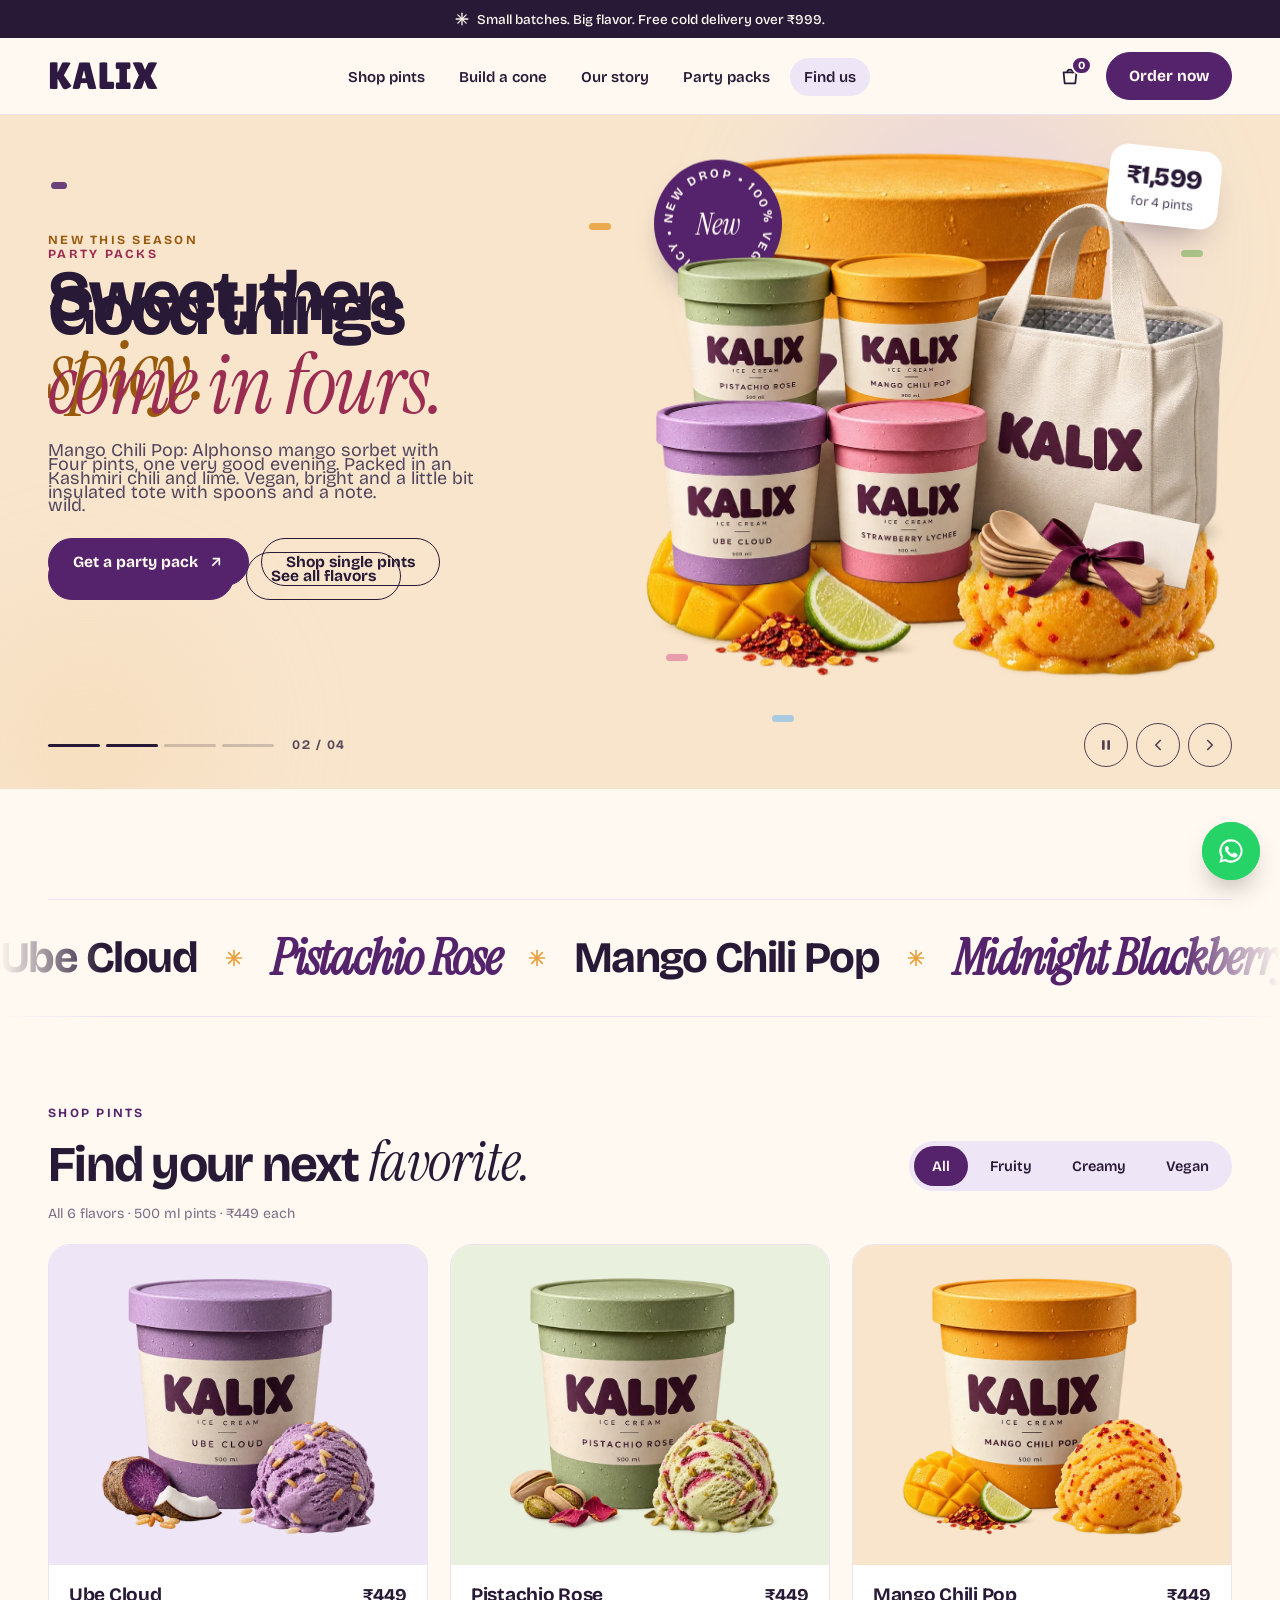
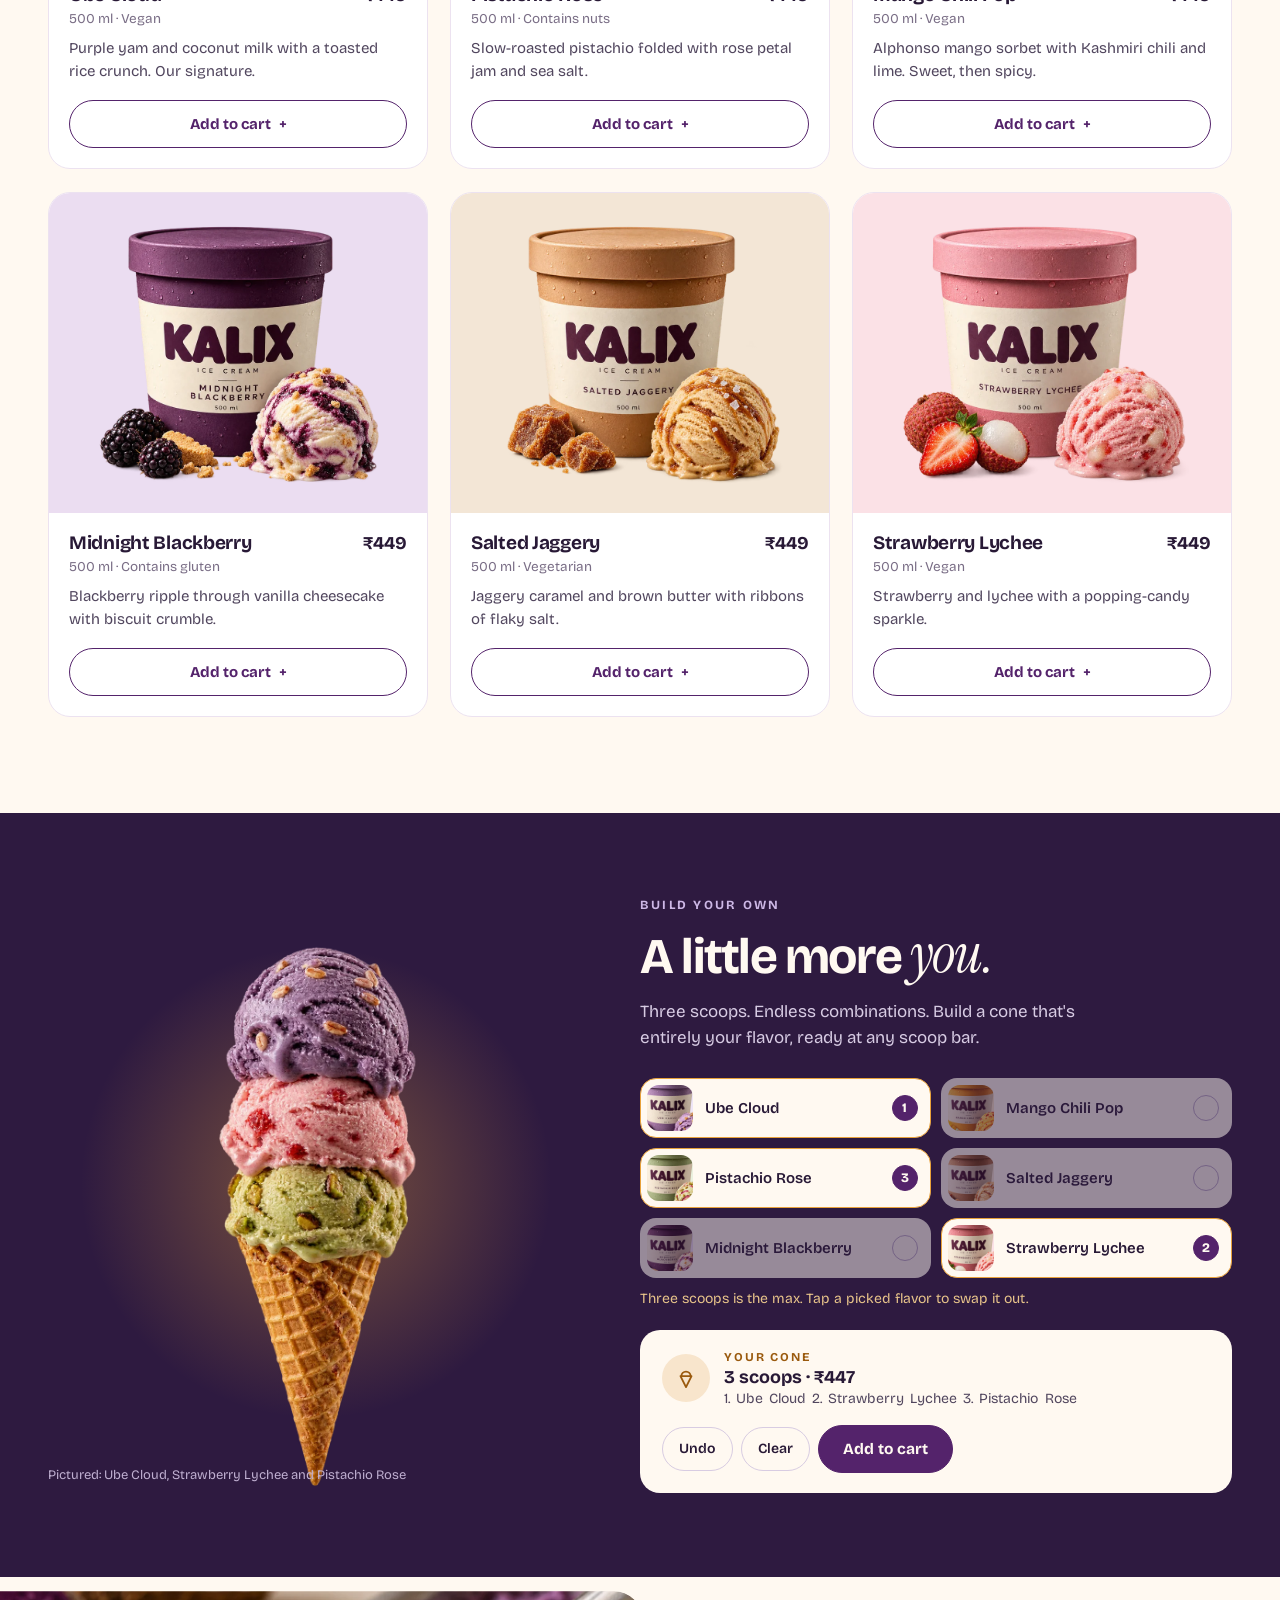
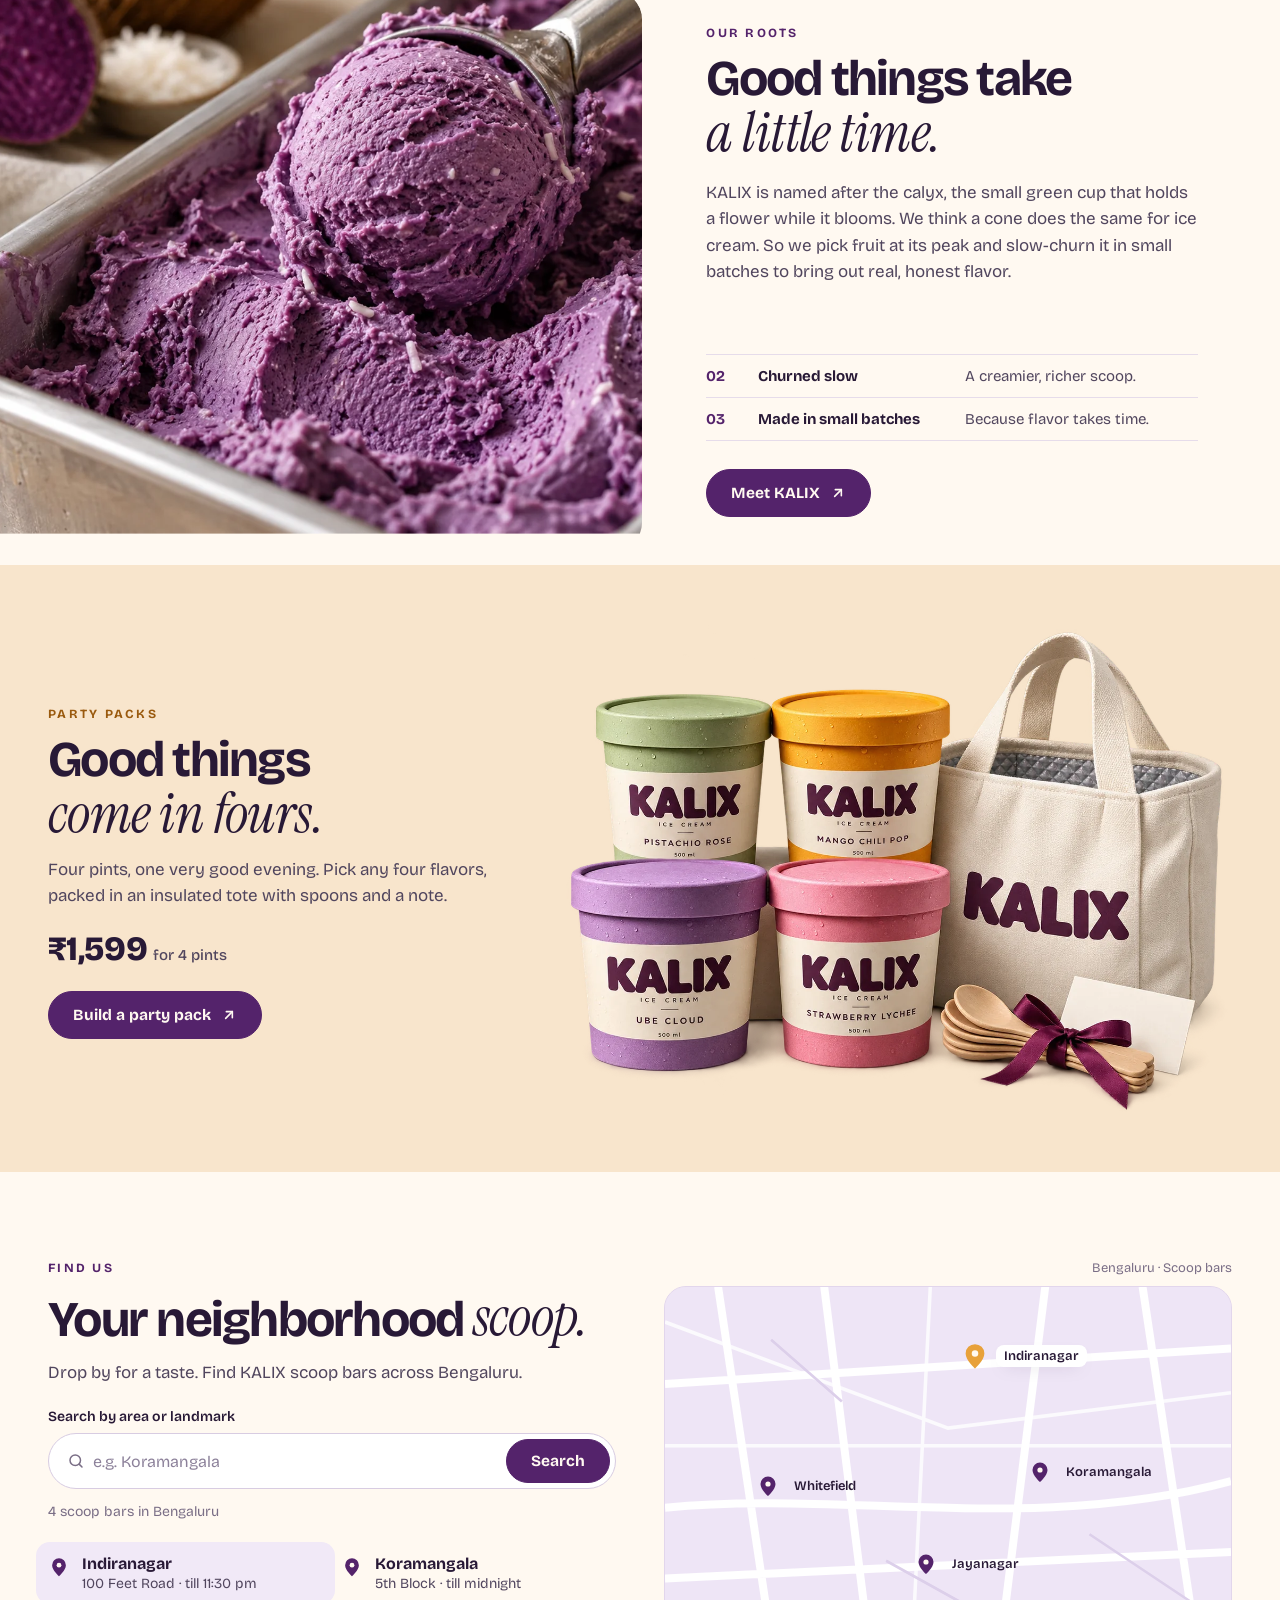
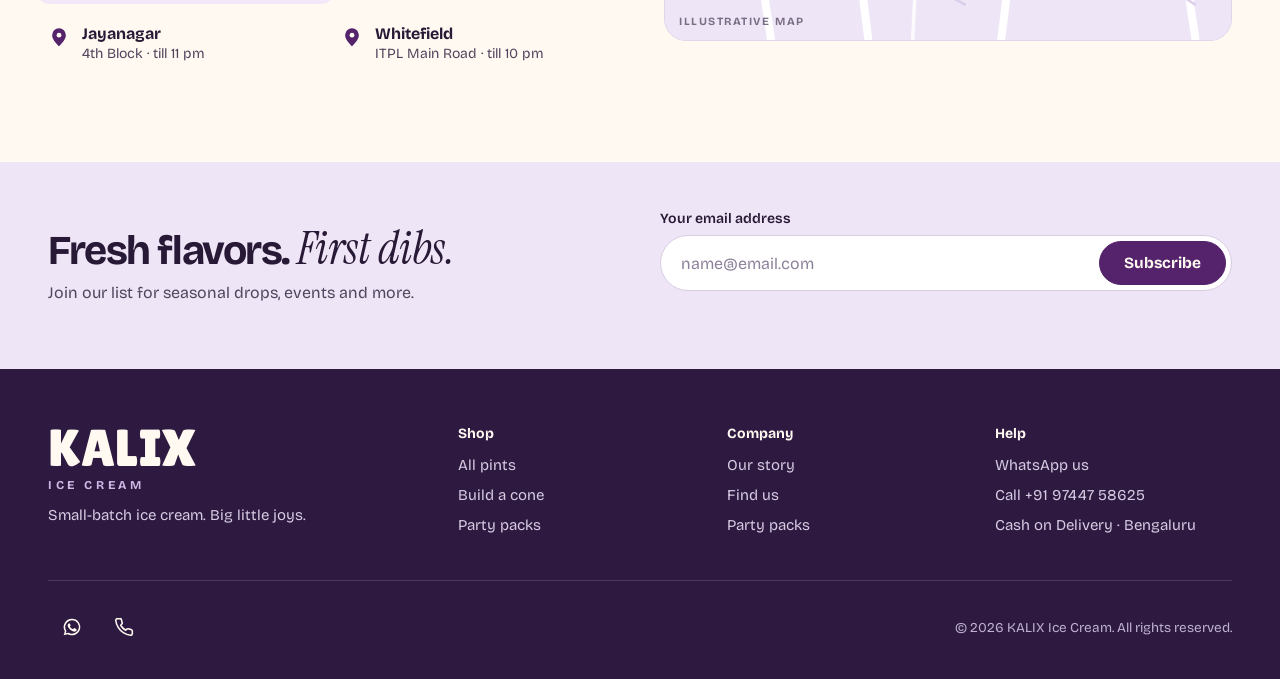
==== commit fa536625: "commit second" ====
--- a/site/index.html
+++ b/site/index.html
@@ -47,6 +47,8 @@
     "image": "https://kalix.example/assets/img/hero-ube-cloud.webp",
     "description": "Small-batch ice cream, slow-churned in Bengaluru.",
     "priceRange": "₹₹",
+    "telephone": "+91-9744758625",
+    "paymentAccepted": "Cash",
     "servesCuisine": "Ice cream",
     "address": { "@type": "PostalAddress", "addressLocality": "Bengaluru", "addressRegion": "KA", "addressCountry": "IN" }
   }
@@ -507,28 +509,25 @@
         <ul class="foot-list">
           <li><a class="foot-link" href="#story">Our story</a></li>
           <li><a class="foot-link" href="#find">Find us</a></li>
-          <li><a class="foot-link" href="mailto:careers@kalix.example">Careers</a></li>
+          <li><a class="foot-link" href="#party">Party packs</a></li>
         </ul>
       </nav>
       <nav aria-label="Help">
         <p class="foot-h">Help</p>
         <ul class="foot-list">
-          <li><a class="foot-link" href="mailto:hello@kalix.example">Contact</a></li>
-          <li><a class="foot-link" href="#find">FAQs</a></li>
-          <li><a class="foot-link" href="#shop">Shipping &amp; returns</a></li>
+          <li><a class="foot-link" href="https://wa.me/919744758625?text=Hi%20KALIX!%20I%20have%20a%20question." target="_blank" rel="noopener">WhatsApp us</a></li>
+          <li><a class="foot-link" href="tel:+919744758625">Call +91 97447 58625</a></li>
+                    <li><a class="foot-link" href="#shop">Cash on Delivery · Bengaluru</a></li>
         </ul>
       </nav>
     </div>
     <div class="foot-bar">
       <div class="socials">
-        <a href="https://instagram.com/" class="icon-btn" aria-label="KALIX on Instagram" rel="noopener" target="_blank">
-          <svg width="20" height="20" viewBox="0 0 24 24" fill="none" stroke="currentColor" stroke-width="1.9" stroke-linecap="round" stroke-linejoin="round" aria-hidden="true"><rect x="3" y="3" width="18" height="18" rx="5"/><circle cx="12" cy="12" r="4"/><circle cx="17.5" cy="6.5" r="1" fill="currentColor"/></svg>
+        <a href="https://wa.me/919744758625?text=Hi%20KALIX!%20I%20have%20a%20question." class="icon-btn" aria-label="Chat with KALIX on WhatsApp" rel="noopener" target="_blank">
+          <svg width="20" height="20" viewBox="0 0 24 24" fill="currentColor" aria-hidden="true"><path d="M12 2a10 10 0 0 0-8.6 15.1L2 22l5-1.3A10 10 0 1 0 12 2Zm0 18.2a8.2 8.2 0 0 1-4.2-1.2l-.3-.2-3 .8.8-2.9-.2-.3A8.2 8.2 0 1 1 12 20.2Zm4.5-6.1c-.2-.1-1.5-.7-1.7-.8s-.4-.1-.6.1-.6.8-.8 1-.3.2-.5.1a6.7 6.7 0 0 1-3.3-2.9c-.2-.4.2-.4.7-1.3.1-.2 0-.3 0-.4l-.8-1.8c-.2-.5-.4-.4-.6-.4h-.5a1 1 0 0 0-.7.3 3 3 0 0 0-.9 2.2 5.2 5.2 0 0 0 1.1 2.7 11.8 11.8 0 0 0 4.5 4c1.7.7 2.3.8 3.2.6a2.7 2.7 0 0 0 1.8-1.3 2.2 2.2 0 0 0 .2-1.3c-.1-.1-.3-.2-.5-.3Z"/></svg>
         </a>
-        <a href="https://facebook.com/" class="icon-btn" aria-label="KALIX on Facebook" rel="noopener" target="_blank">
-          <svg width="20" height="20" viewBox="0 0 24 24" fill="none" stroke="currentColor" stroke-width="1.9" stroke-linecap="round" stroke-linejoin="round" aria-hidden="true"><path d="M15 3h-2a4 4 0 0 0-4 4v3H7v4h2v7h4v-7h2.5l.5-4h-3V7a1 1 0 0 1 1-1h2Z"/></svg>
-        </a>
-        <a href="https://youtube.com/" class="icon-btn" aria-label="KALIX on YouTube" rel="noopener" target="_blank">
-          <svg width="20" height="20" viewBox="0 0 24 24" fill="none" stroke="currentColor" stroke-width="1.9" stroke-linecap="round" stroke-linejoin="round" aria-hidden="true"><rect x="2.5" y="5" width="19" height="14" rx="4"/><path d="m10 9 5 3-5 3Z"/></svg>
+        <a href="tel:+919744758625" class="icon-btn" aria-label="Call KALIX">
+          <svg width="20" height="20" viewBox="0 0 24 24" fill="none" stroke="currentColor" stroke-width="1.9" stroke-linecap="round" stroke-linejoin="round" aria-hidden="true"><path d="M22 16.9v3a2 2 0 0 1-2.2 2 19.8 19.8 0 0 1-8.6-3.1 19.5 19.5 0 0 1-6-6A19.8 19.8 0 0 1 2.1 4.2 2 2 0 0 1 4.1 2h3a2 2 0 0 1 2 1.7c.1 1 .4 1.9.7 2.8a2 2 0 0 1-.5 2.1L8 9.9a16 16 0 0 0 6 6l1.3-1.3a2 2 0 0 1 2.1-.4c.9.3 1.8.6 2.8.7a2 2 0 0 1 1.7 2Z"/></svg>
         </a>
       </div>
       <span class="copyright">© <span data-year>2026</span> KALIX Ice Cream. All rights reserved.</span>
@@ -688,12 +687,16 @@
       <p class="done-msg" data-done-msg></p>
       <a class="btn btn--block btn--wa" data-done-wa target="_blank" rel="noopener" hidden>
         <svg width="18" height="18" viewBox="0 0 24 24" fill="currentColor" aria-hidden="true"><path d="M12 2a10 10 0 0 0-8.6 15.1L2 22l5-1.3A10 10 0 1 0 12 2Zm0 18.2a8.2 8.2 0 0 1-4.2-1.2l-.3-.2-3 .8.8-2.9-.2-.3A8.2 8.2 0 1 1 12 20.2Zm4.5-6.1c-.2-.1-1.5-.7-1.7-.8s-.4-.1-.6.1-.6.8-.8 1-.3.2-.5.1a6.7 6.7 0 0 1-3.3-2.9c-.2-.4.2-.4.7-1.3.1-.2 0-.3 0-.4l-.8-1.8c-.2-.5-.4-.4-.6-.4h-.5a1 1 0 0 0-.7.3 3 3 0 0 0-.9 2.2 5.2 5.2 0 0 0 1.1 2.7 11.8 11.8 0 0 0 4.5 4c1.7.7 2.3.8 3.2.6a2.7 2.7 0 0 0 1.8-1.3 2.2 2.2 0 0 0 .2-1.3c-.1-.1-.3-.2-.5-.3Z"/></svg>
-        Confirm on WhatsApp
+        <span data-wa-label>Send order on WhatsApp</span>
       </a>
       <button class="btn btn--line btn--block" type="button" data-cart-close>Continue shopping</button>
     </div>
   </div>
 </aside>
+
+<a class="wa-float" href="https://wa.me/919744758625?text=Hi%20KALIX!%20I%20have%20a%20question." target="_blank" rel="noopener" aria-label="Chat with us on WhatsApp">
+  <svg width="28" height="28" viewBox="0 0 24 24" fill="currentColor" aria-hidden="true"><path d="M12 2a10 10 0 0 0-8.6 15.1L2 22l5-1.3A10 10 0 1 0 12 2Zm0 18.2a8.2 8.2 0 0 1-4.2-1.2l-.3-.2-3 .8.8-2.9-.2-.3A8.2 8.2 0 1 1 12 20.2Zm4.5-6.1c-.2-.1-1.5-.7-1.7-.8s-.4-.1-.6.1-.6.8-.8 1-.3.2-.5.1a6.7 6.7 0 0 1-3.3-2.9c-.2-.4.2-.4.7-1.3.1-.2 0-.3 0-.4l-.8-1.8c-.2-.5-.4-.4-.6-.4h-.5a1 1 0 0 0-.7.3 3 3 0 0 0-.9 2.2 5.2 5.2 0 0 0 1.1 2.7 11.8 11.8 0 0 0 4.5 4c1.7.7 2.3.8 3.2.6a2.7 2.7 0 0 0 1.8-1.3 2.2 2.2 0 0 0 .2-1.3c-.1-.1-.3-.2-.5-.3Z"/></svg>
+</a>
 
 <div class="toast" role="status" aria-live="polite" data-toast></div>
 
--- a/site/css/motion.css
+++ b/site/css/motion.css
@@ -280,6 +280,21 @@
   .slide--dark .hero-img img { max-height: 400px; margin: 0 auto; width: auto; }
 }
 
+/* ---------- Floating WhatsApp button ---------- */
+.wa-float {
+  position: fixed; right: 20px; bottom: 20px; z-index: 55; width: 58px; height: 58px; border-radius: 50%;
+  display: flex; align-items: center; justify-content: center; color: #fff; background: #25D366;
+  box-shadow: 0 14px 30px -12px rgba(0, 0, 0, .45); transition: transform .3s var(--ease-spring), background .2s;
+  animation: fadeUp .6s var(--ease-out) 1.6s both;
+}
+.wa-float::before {
+  content: ""; position: absolute; inset: 0; border-radius: 50%; background: #25D366; z-index: -1;
+  animation: waPulse 2.4s ease-out 2.4s infinite;
+}
+.wa-float:hover { color: #fff; background: #1EBE5A; transform: translateY(-3px) scale(1.05); }
+@keyframes waPulse { from { transform: scale(1); opacity: .5; } to { transform: scale(1.7); opacity: 0; } }
+@media (max-width: 760px) { .wa-float { right: 14px; bottom: 14px; width: 52px; height: 52px; } }
+
 /* ---------- Reduced motion: show everything, move nothing ---------- */
 @media (prefers-reduced-motion: reduce) {
   .js .reveal, .js .reveal-zoom, .js .reveal-zoom > img, .js .map-anim .pin, .js .benefit .bicon { opacity: 1; transform: none; }
